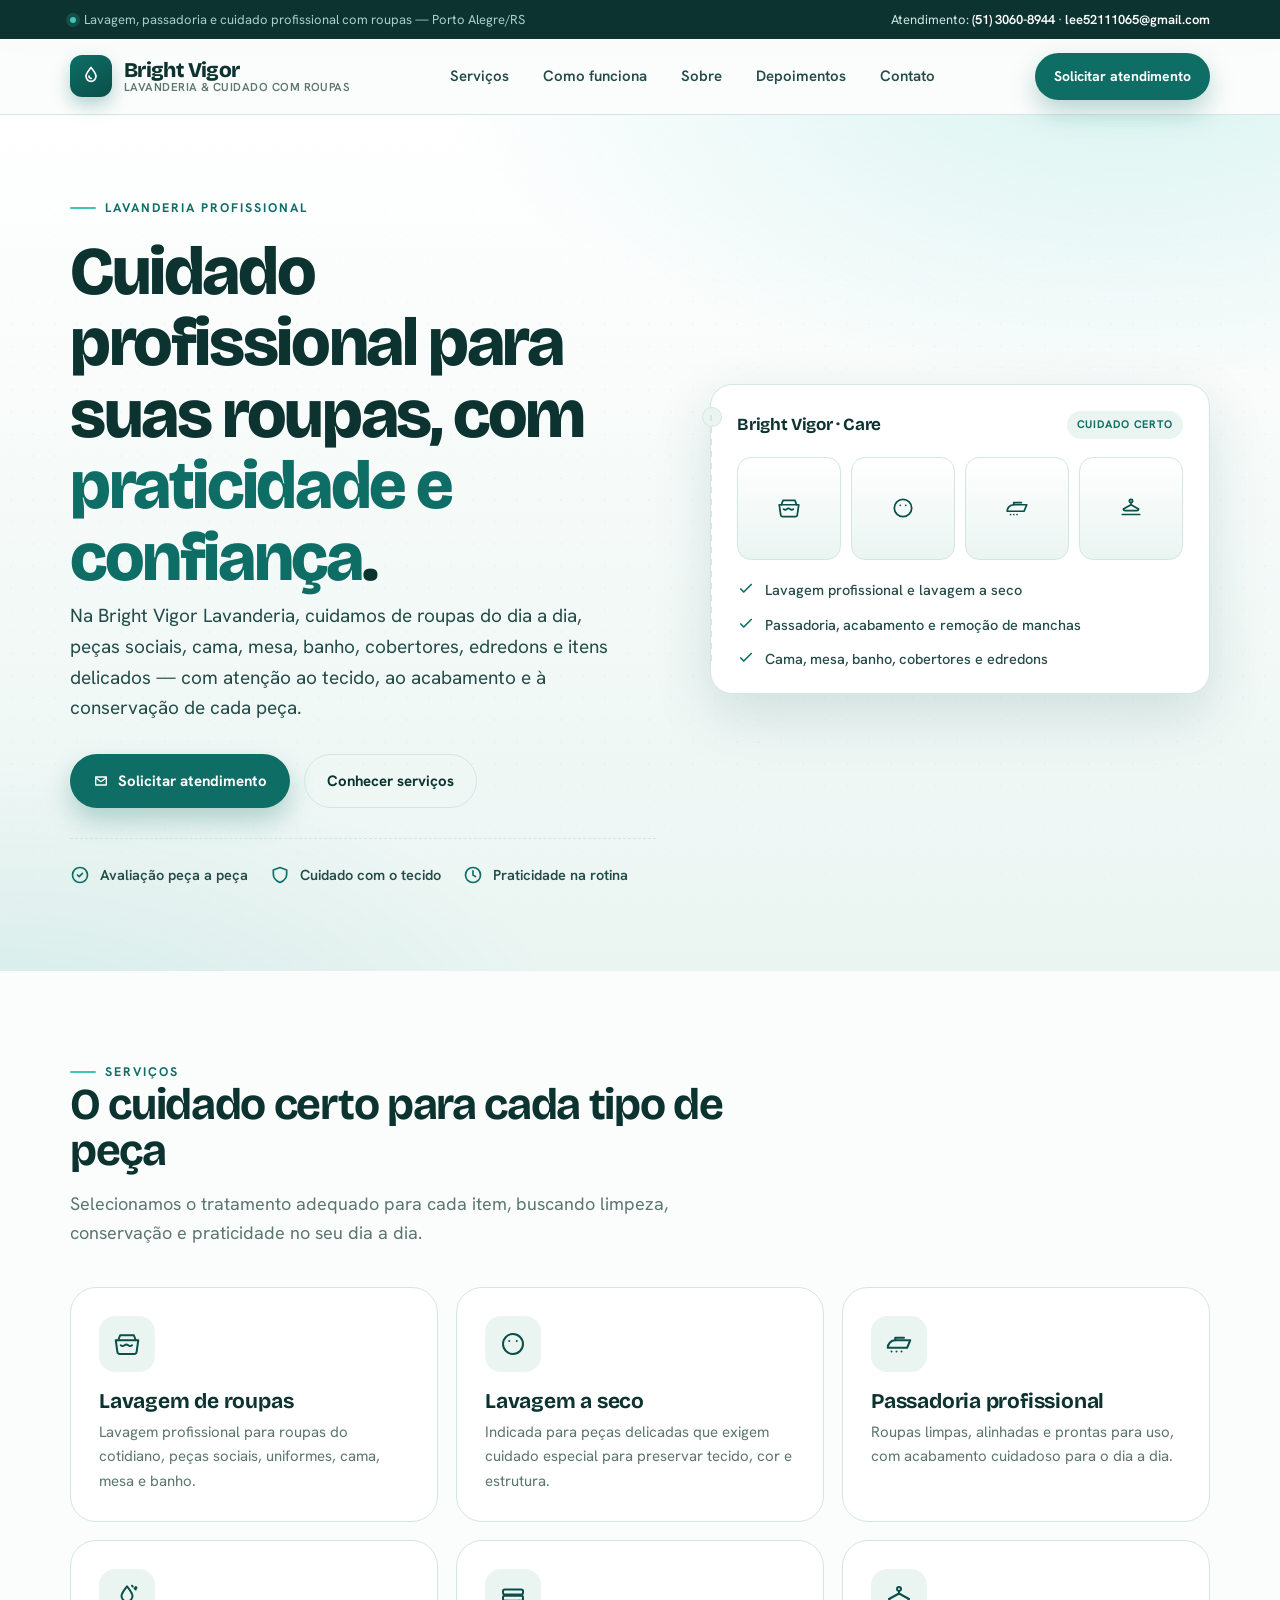
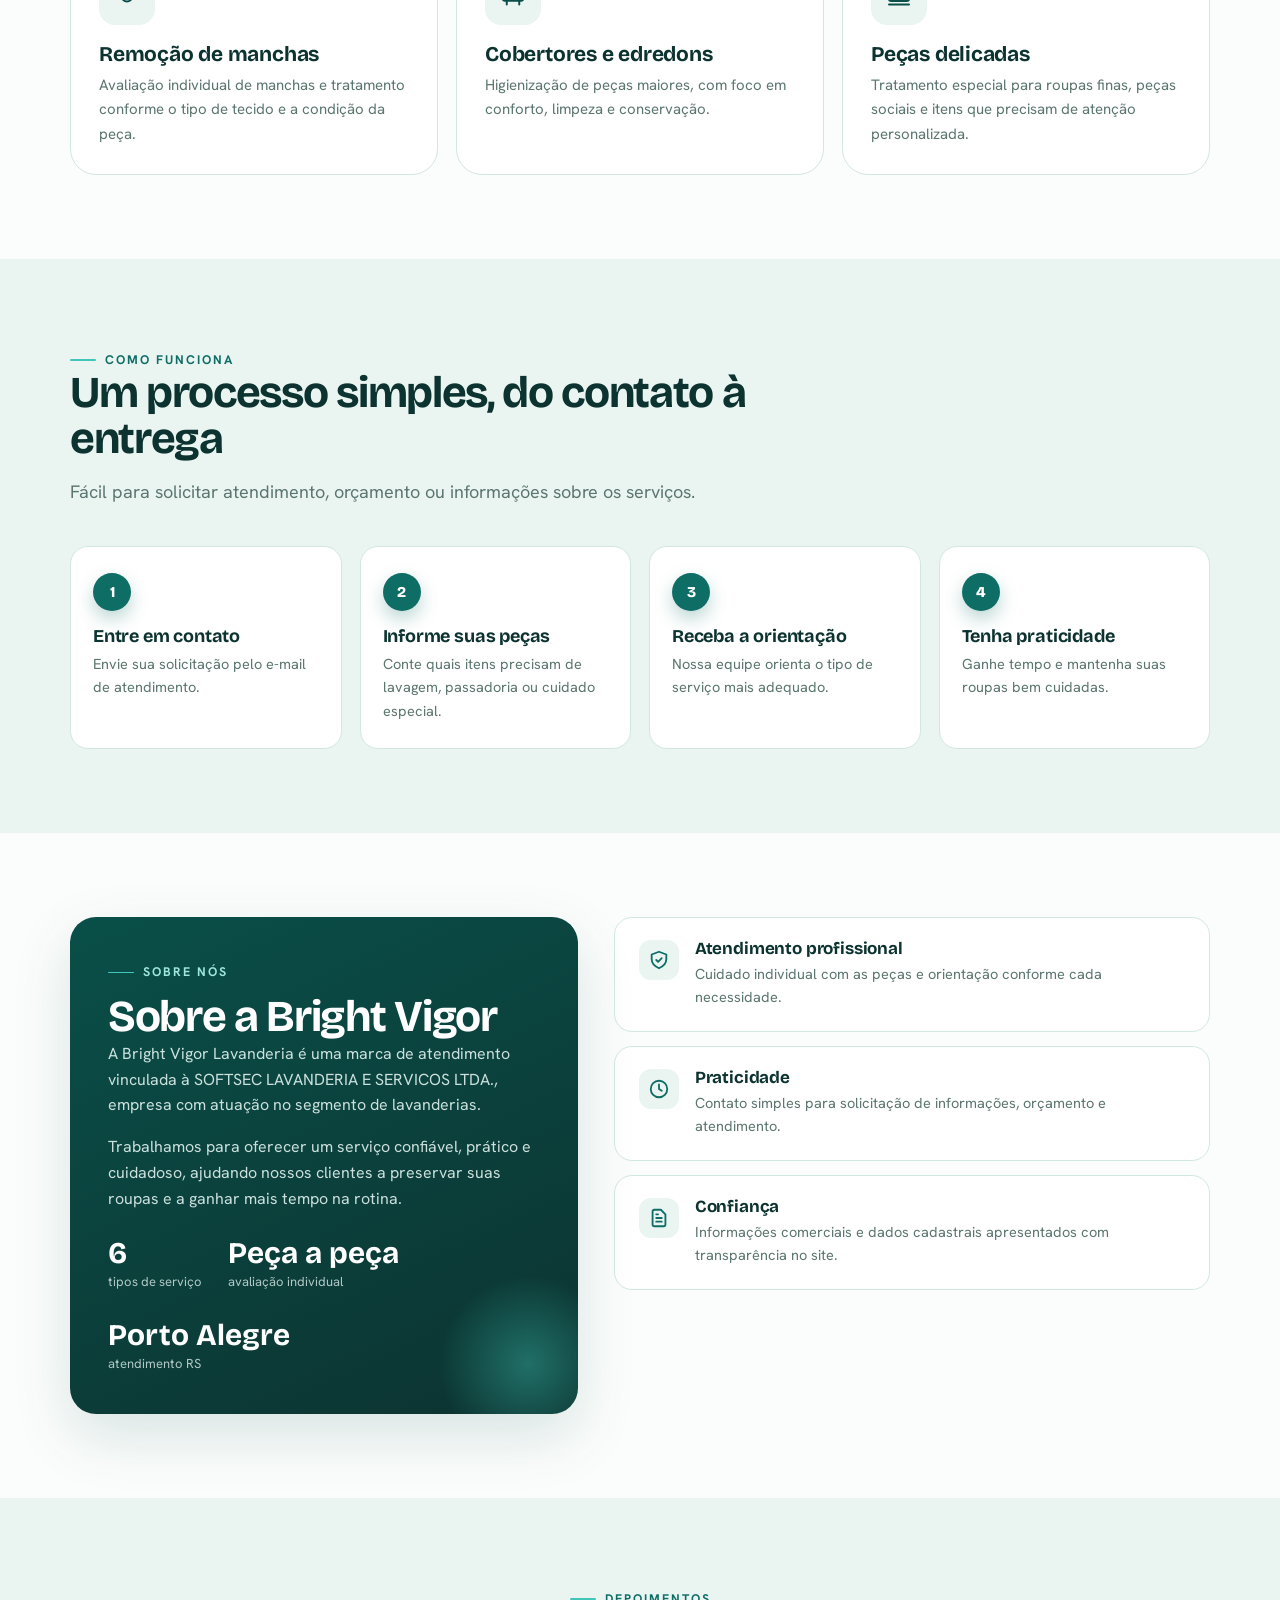
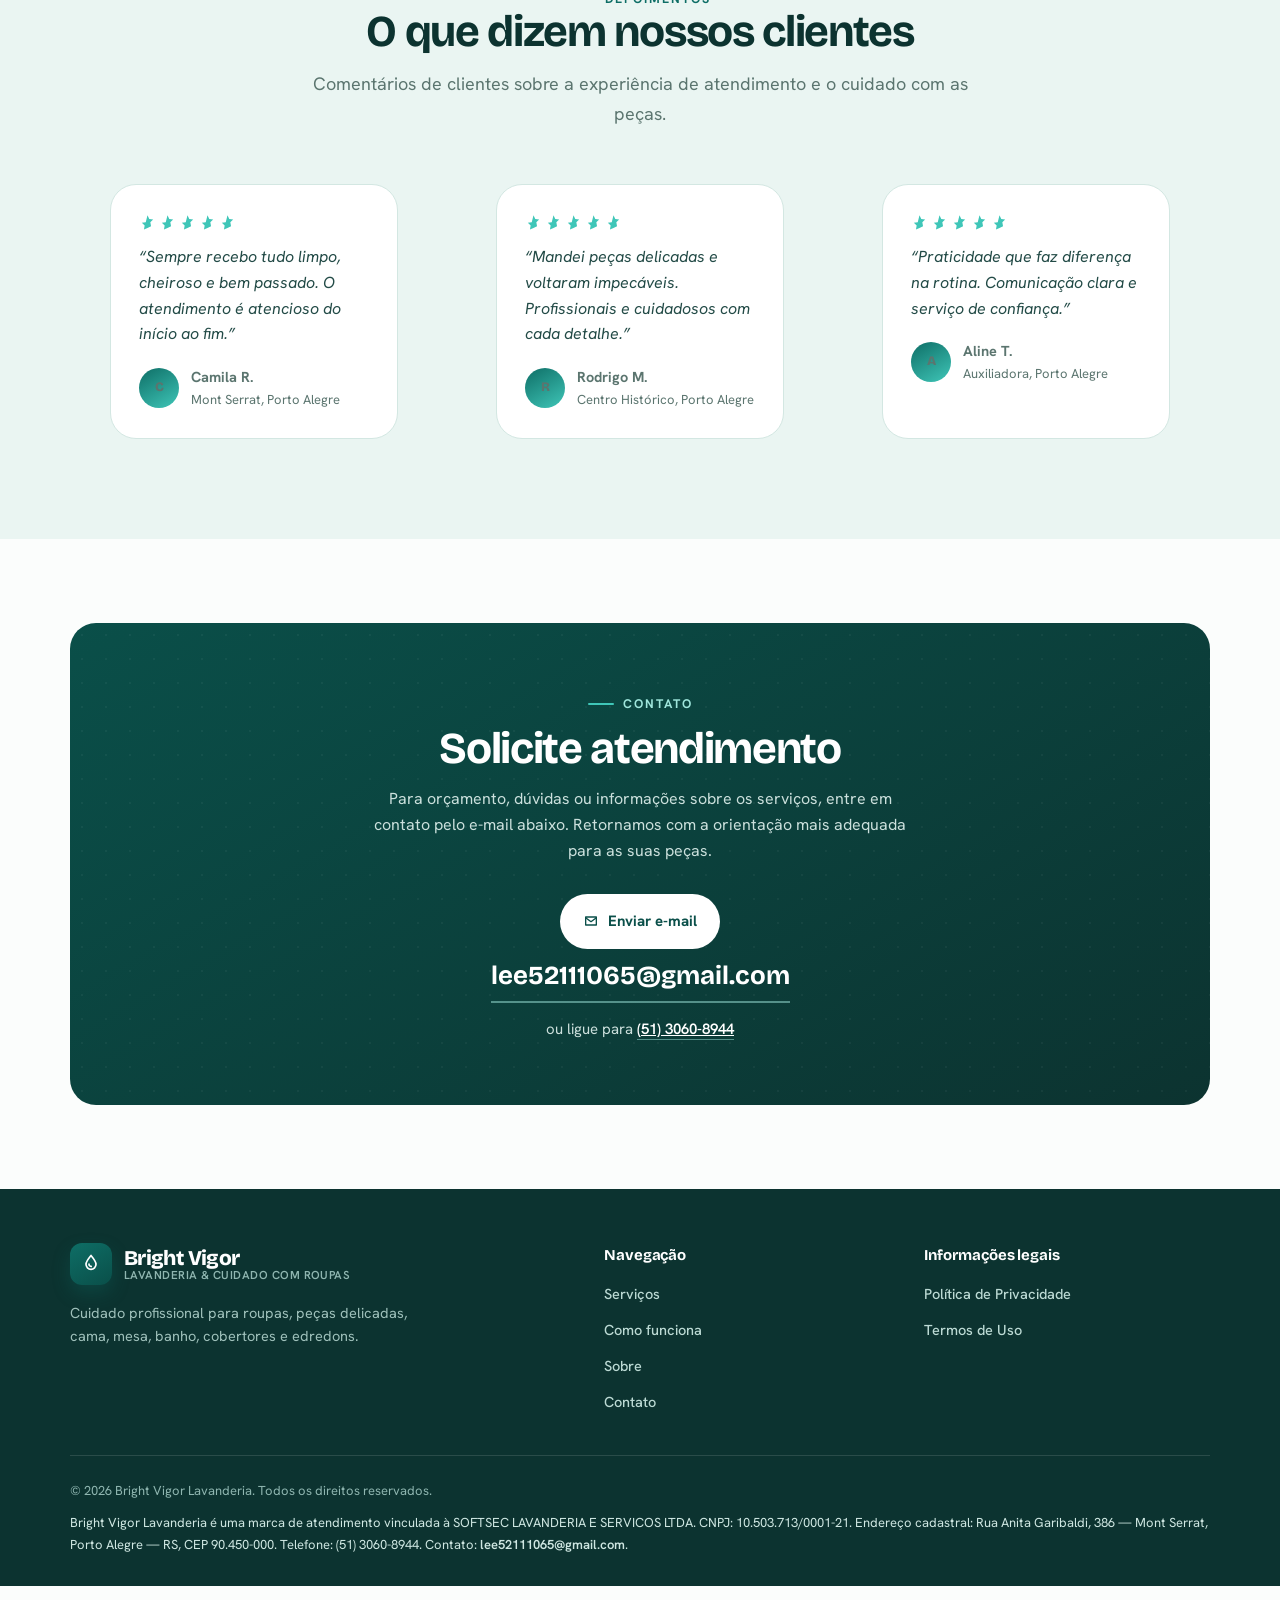
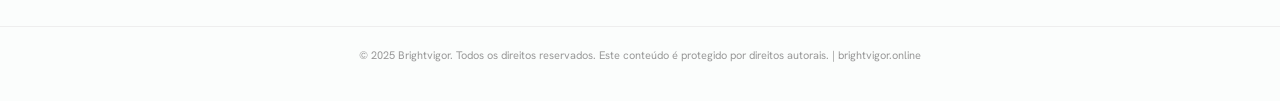
==== index.html @ f531029a "Upload automático via Sistema de Deploy - 2026-06-27T17:18:28.854Z" ====
<!-- 23eadc1e2549be50 -->
<!doctype html>
<html lang="pt-BR">
<head>
<meta charset="utf-8">
<meta name="viewport" content="width=device-width, initial-scale=1">
<title>Bright Vigor Lavanderia | Lavagem, passadoria e cuidado profissional com roupas — Brightvigor</title>

<meta name="theme-color" content="#0c3330">
<link rel="preconnect" href="https://fonts.googleapis.com">
<link rel="preconnect" href="https://fonts.gstatic.com" crossorigin>
<link href="https://fonts.googleapis.com/css2?family=Bricolage+Grotesque:opsz,wght@12..96,600;12..96,700;12..96,800&family=Hanken+Grotesk:wght@400;500;600;700&display=swap" rel="stylesheet">
<style>
  :root{
    --ink:#0c3330;
    --ink-soft:#234b47;
    --teal:#0e6e66;
    --teal-deep:#0a4f49;
    --teal-bright:#16958a;
    --aqua:#3fc6b8;
    --aqua-soft:#9fe6dc;
    --paper:#fbfdfc;
    --linen:#eaf5f2;
    --linen-2:#e1efeb;
    --line:#d3e7e2;
    --muted:#5b756f;
    --white:#ffffff;
    --shadow-sm:0 8px 24px rgba(10,79,73,.07);
    --shadow:0 22px 60px rgba(10,79,73,.14);
    --radius:18px;
    --radius-lg:26px;
    --maxw:1140px;
    --display:"Bricolage Grotesque", "Hanken Grotesk", system-ui, sans-serif;
    --body:"Hanken Grotesk", system-ui, -apple-system, Segoe UI, Roboto, sans-serif;
  }

  *{box-sizing:border-box}
  html{scroll-behavior:smooth}
  body{
    margin:0;
    font-family:var(--body);
    color:var(--ink);
    background:var(--paper);
    line-height:1.62;
    -webkit-font-smoothing:antialiased;
    text-rendering:optimizeLegibility;
  }
  a{color:inherit}
  img,svg{display:block}
  ::selection{background:var(--aqua-soft);color:var(--ink)}

  .qin3_wrap{width:min(var(--maxw), calc(100% - 40px));margin-inline:auto}

  /* ---------- Type ---------- */
  h1,h2,h3{font-family:var(--display);margin:0;line-height:1.05;letter-spacing:-.02em}
  h1{font-size:clamp(40px,5.6vw,68px);font-weight:800;letter-spacing:-.035em}
  h2{font-size:clamp(28px,3.8vw,44px);font-weight:700;letter-spacing:-.03em}
  h3{font-size:21px;font-weight:700;letter-spacing:-.01em}
  p{margin:0 0 16px}

  .qin3_eyebrow{
    display:inline-flex;align-items:center;gap:9px;
    font-family:var(--body);font-weight:700;font-size:12.5px;
    letter-spacing:.16em;text-transform:uppercase;color:var(--teal);
  }
  .qin3_eyebrow::before{content:"";width:26px;height:1.5px;background:var(--aqua);border-radius:2px}
  .qin3_lead{font-size:clamp(17px,1.6vw,19px);color:var(--ink-soft)}

  /* ---------- Buttons ---------- */
  .qin3_btn{
    display:inline-flex;align-items:center;justify-content:center;gap:9px;
    padding:14px 22px;border-radius:999px;text-decoration:none;
    font-weight:700;font-size:15px;border:1.5px solid transparent;
    transition:transform .18s ease, background .18s ease, box-shadow .18s ease, border-color .18s ease;
    cursor:pointer;white-space:nowrap;
  }
  .qin3_btn svg{width:16px;height:16px}
  .qin3_btn-primary{background:var(--teal);color:#fff;box-shadow:0 12px 26px rgba(14,110,102,.28)}
  .qin3_btn-primary:hover{background:var(--teal-deep);transform:translateY(-2px);box-shadow:0 16px 34px rgba(14,110,102,.34)}
  .qin3_btn-ghost{background:transparent;color:var(--ink);border-color:var(--line)}
  .qin3_btn-ghost:hover{border-color:var(--teal);color:var(--teal);transform:translateY(-2px)}
  .qin3_btn-light{background:#fff;color:var(--teal-deep);border-color:rgba(255,255,255,.6)}
  .qin3_btn-light:hover{transform:translateY(-2px);box-shadow:var(--shadow-sm)}

  /* ---------- Topbar ---------- */
  .qin3_topbar{background:var(--ink);color:#cfe7e2;font-size:13px}
  .qin3_topbar .qin3_wrap{display:flex;justify-content:space-between;align-items:center;gap:14px;flex-wrap:wrap;padding:9px 0;min-height:38px}
  .qin3_topbar a{color:#fff;text-decoration:none;font-weight:600}
  .qin3_topbar a:hover{color:var(--aqua-soft)}
  .qin3_topbar .qin3_tb-tag{display:inline-flex;align-items:center;gap:8px;color:#aacfc9}
  .qin3_dot{width:6px;height:6px;border-radius:50%;background:var(--aqua);display:inline-block;flex:none;box-shadow:0 0 0 4px rgba(63,198,184,.18)}

  /* ---------- Header ---------- */
  header.qin3_site{position:sticky;top:0;z-index:60;background:rgba(251,253,252,.82);backdrop-filter:blur(12px);border-bottom:1px solid var(--line)}
  .qin3_nav{display:flex;align-items:center;justify-content:space-between;gap:20px;padding:14px 0}
  .qin3_brand{display:flex;align-items:center;gap:12px;text-decoration:none}
  .qin3_brand .qin3_mark{width:42px;height:42px;border-radius:12px;background:linear-gradient(150deg,var(--teal),var(--teal-deep));display:grid;place-items:center;flex:none;box-shadow:0 8px 18px rgba(14,110,102,.3)}
  .qin3_brand .qin3_mark svg{width:24px;height:24px}
  .qin3_brand .qin3_name{display:flex;flex-direction:column;line-height:1.05}
  .qin3_brand .qin3_name b{font-family:var(--display);font-size:21px;font-weight:800;letter-spacing:-.03em;color:var(--ink)}
  .qin3_brand .qin3_name span{font-size:11.5px;letter-spacing:.04em;color:var(--muted);text-transform:uppercase;font-weight:600}

  .menu{display:flex;align-items:center;gap:6px}
  .menu a{text-decoration:none;color:var(--ink-soft);font-weight:600;font-size:15px;padding:8px 14px;border-radius:999px;transition:color .15s, background .15s}
  .menu a:hover{color:var(--teal);background:var(--linen)}
  .menu a.active{color:var(--teal);background:var(--linen)}
  .qin3_nav-cta{display:flex;align-items:center;gap:10px}
  .qin3_nav-cta .qin3_btn{padding:11px 18px;font-size:14px}

  .burger{display:none;width:44px;height:44px;border-radius:12px;border:1px solid var(--line);background:#fff;cursor:pointer;align-items:center;justify-content:center}
  .burger span{position:relative;width:18px;height:2px;background:var(--ink);border-radius:2px;transition:.2s}
  .burger span::before,.burger span::after{content:"";position:absolute;left:0;width:18px;height:2px;background:var(--ink);border-radius:2px;transition:.2s}
  .burger span::before{top:-6px}.burger span::after{top:6px}
  body.nav-open .burger span{background:transparent}
  body.nav-open .burger span::before{top:0;transform:rotate(45deg)}
  body.nav-open .burger span::after{top:0;transform:rotate(-45deg)}

  /* ---------- Hero ---------- */
  .qin3_hero{position:relative;overflow:hidden;background:
      radial-gradient(120% 90% at 88% -10%, rgba(63,198,184,.22), transparent 46%),
      radial-gradient(90% 70% at 0% 110%, rgba(22,149,138,.10), transparent 50%),
      linear-gradient(180deg,#fff 0%, var(--linen) 100%)}
  .qin3_hero::after{content:"";position:absolute;inset:0;background-image:
      radial-gradient(rgba(14,110,102,.06) 1px, transparent 1.4px);background-size:22px 22px;mask-image:linear-gradient(180deg,transparent,#000 30%, #000 70%, transparent);opacity:.5;pointer-events:none}
  .qin3_hero .qin3_wrap{position:relative;z-index:1;display:grid;grid-template-columns:1.08fr .92fr;gap:54px;align-items:center;padding:76px 0 84px}
  .qin3_hero h1{margin:18px 0 8px}
  .qin3_hero h1 .hl{color:var(--teal)}
  .qin3_hero .qin3_lead{max-width:560px}
  .qin3_cta-row{display:flex;gap:14px;flex-wrap:wrap;margin-top:30px}
  .qin3_trust{display:flex;gap:22px;flex-wrap:wrap;margin-top:30px;padding-top:24px;border-top:1px dashed var(--line)}
  .qin3_trust .ti{display:flex;align-items:center;gap:10px;color:var(--ink-soft);font-weight:600;font-size:14.5px}
  .qin3_trust .ti svg{width:20px;height:20px;color:var(--teal);flex:none}

  /* Care tag — signature element */
  .qin3_tag{
    position:relative;background:#fff;border:1px solid var(--line);border-radius:22px;
    padding:26px 26px 22px;box-shadow:var(--shadow);transform:rotate(-1.4deg);
  }
  .qin3_tag::before{content:"";position:absolute;top:22px;left:-9px;width:18px;height:18px;border-radius:50%;background:var(--linen);border:1px solid var(--line)}
  .qin3_tag::after{content:"";position:absolute;top:30px;left:-1px;width:2px;height:calc(100% - 60px);background:repeating-linear-gradient(180deg,var(--line) 0 6px,transparent 6px 12px)}
  .qin3_tag .qin3_tag-top{display:flex;align-items:center;justify-content:space-between;gap:12px;margin-bottom:18px}
  .qin3_tag .qin3_tag-top b{font-family:var(--display);font-size:17px;letter-spacing:-.02em}
  .qin3_tag .qin3_tag-top .qin3_pill{font-size:11px;font-weight:700;letter-spacing:.08em;text-transform:uppercase;color:var(--teal);background:var(--linen);padding:5px 10px;border-radius:999px}
  .qin3_tag .qin3_symbols{display:grid;grid-template-columns:repeat(4,1fr);gap:10px;margin-bottom:18px}
  .qin3_tag .qin3_sym{aspect-ratio:1;border:1px solid var(--line);border-radius:14px;display:grid;place-items:center;color:var(--teal-deep);background:linear-gradient(180deg,#fff,var(--linen))}
  .qin3_tag .qin3_sym svg{width:26px;height:26px}
  .qin3_tag .qin3_tag-list{margin:0;padding:0;list-style:none;display:grid;gap:11px}
  .qin3_tag .qin3_tag-list li{display:flex;align-items:flex-start;gap:10px;font-size:14.5px;color:var(--ink-soft);font-weight:500}
  .qin3_tag .qin3_tag-list svg{width:18px;height:18px;color:var(--teal);flex:none;margin-top:2px}

  /* ---------- Sections ---------- */
  .qin3_section{padding:84px 0}
  .qin3_section.qin3_tint{background:var(--linen)}
  .qin3_section-head{max-width:680px;margin-bottom:40px}
  .qin3_section-head.qin3_center{margin-inline:auto;text-align:center}
  .qin3_section-head p{margin-top:14px;color:var(--muted);font-size:18px}

  /* Services — care-symbol cards */
  .qin3_grid-cards{display:grid;grid-template-columns:repeat(3,1fr);gap:18px}
  .qin3_scard{background:#fff;border:1px solid var(--line);border-radius:var(--radius-lg);padding:28px;transition:transform .2s ease, box-shadow .2s ease, border-color .2s ease;position:relative;overflow:hidden}
  .qin3_scard::before{content:"";position:absolute;inset:0 0 auto 0;height:3px;background:linear-gradient(90deg,var(--teal),var(--aqua));transform:scaleX(0);transform-origin:left;transition:transform .25s ease}
  .qin3_scard:hover{transform:translateY(-6px);box-shadow:var(--shadow);border-color:transparent}
  .qin3_scard:hover::before{transform:scaleX(1)}
  .qin3_scard .ic{width:56px;height:56px;border-radius:16px;background:var(--linen);display:grid;place-items:center;color:var(--teal-deep);margin-bottom:18px;transition:background .2s,color .2s}
  .qin3_scard:hover .ic{background:var(--teal);color:#fff}
  .qin3_scard .ic svg{width:30px;height:30px}
  .qin3_scard p{margin:8px 0 0;color:var(--muted);font-size:15px}

  /* Steps — real sequence, so numbered */
  .qin3_steps{display:grid;grid-template-columns:repeat(4,1fr);gap:18px;position:relative}
  .qin3_stepc{background:#fff;border:1px solid var(--line);border-radius:var(--radius);padding:26px 22px;position:relative}
  .qin3_stepc .qin3_num{font-family:var(--display);font-weight:800;font-size:15px;width:38px;height:38px;border-radius:50%;display:grid;place-items:center;background:var(--teal);color:#fff;margin-bottom:16px;box-shadow:0 8px 18px rgba(14,110,102,.28)}
  .qin3_stepc h3{font-size:18px}
  .qin3_stepc p{margin:6px 0 0;color:var(--muted);font-size:14.5px}

  /* About / split */
  .qin3_split{display:grid;grid-template-columns:.92fr 1.08fr;gap:36px;align-items:stretch}
  .qin3_panel-dark{background:linear-gradient(155deg,var(--teal-deep),var(--ink));color:#fff;border-radius:var(--radius-lg);padding:38px;box-shadow:var(--shadow);position:relative;overflow:hidden}
  .qin3_panel-dark::after{content:"";position:absolute;right:-40px;bottom:-40px;width:180px;height:180px;border-radius:50%;background:radial-gradient(circle,rgba(63,198,184,.4),transparent 70%)}
  .qin3_panel-dark h2{color:#fff;position:relative}
  .qin3_panel-dark p{color:rgba(235,250,247,.86);position:relative}
  .qin3_panel-dark .qin3_stat{display:flex;gap:26px;margin-top:26px;flex-wrap:wrap;position:relative}
  .qin3_panel-dark .qin3_stat div b{font-family:var(--display);font-size:30px;display:block;line-height:1}
  .qin3_panel-dark .qin3_stat div span{font-size:13px;color:rgba(235,250,247,.74)}
  .qin3_info-list{display:grid;gap:14px;align-content:start}
  .qin3_info-item{background:#fff;border:1px solid var(--line);border-radius:var(--radius);padding:22px 24px;display:flex;gap:16px;align-items:flex-start}
  .qin3_info-item .qin3_chk{width:40px;height:40px;border-radius:12px;background:var(--linen);color:var(--teal);display:grid;place-items:center;flex:none}
  .qin3_info-item .qin3_chk svg{width:22px;height:22px}
  .qin3_info-item h3{font-size:17px}
  .qin3_info-item p{margin:4px 0 0;color:var(--muted);font-size:14.5px}

  /* Testimonials */
  .qin3_quotes{display:grid;grid-template-columns:repeat(3,1fr);gap:18px}
  .qin3_quote{background:#fff;border:1px solid var(--line);border-radius:var(--radius-lg);padding:28px}
  .qin3_quote .qin3_stars{color:var(--aqua);display:flex;gap:3px;margin-bottom:14px}
  .qin3_quote .qin3_stars svg{width:17px;height:17px}
  .qin3_quote p{font-size:16px;color:var(--ink-soft);font-style:italic;margin-bottom:18px}
  .qin3_quote .qin3_who{display:flex;align-items:center;gap:12px}
  .qin3_quote .av{width:40px;height:40px;border-radius:50%;background:linear-gradient(150deg,var(--teal),var(--aqua));color:#fff;display:grid;place-items:center;font-family:var(--display);font-weight:800;font-size:15px;flex:none}
  .qin3_quote .qin3_who b{display:block;font-size:14.5px}
  .qin3_quote .qin3_who span{font-size:13px;color:var(--muted)}

  /* Contact */
  .qin3_contact{background:linear-gradient(150deg,var(--teal-deep),var(--ink));color:#fff;border-radius:var(--radius-lg);padding:clamp(36px,6vw,64px);text-align:center;position:relative;overflow:hidden}
  .qin3_contact::before{content:"";position:absolute;inset:0;background-image:radial-gradient(rgba(255,255,255,.07) 1px,transparent 1.4px);background-size:24px 24px;opacity:.6}
  .qin3_contact h2{color:#fff;position:relative}
  .qin3_contact p{color:rgba(235,250,247,.86);max-width:560px;margin:14px auto 0;position:relative}
  .qin3_contact .qin3_cta-row{justify-content:center;position:relative}
  .qin3_contact .qin3_mail-big{position:relative;display:inline-block;margin-top:6px;font-family:var(--display);font-weight:700;font-size:clamp(18px,2.4vw,26px);color:#fff;text-decoration:none;border-bottom:2px solid rgba(159,230,220,.5);padding-bottom:4px}
  .qin3_contact .qin3_mail-big:hover{border-color:var(--aqua)}
  .qin3_contact-alt{position:relative;margin-top:12px;font-size:15px;color:rgba(235,250,247,.86)}
  .qin3_contact-alt a{color:#fff;font-weight:600;border-bottom:1px solid rgba(159,230,220,.5)}
  .qin3_contact-alt a:hover{border-color:var(--aqua)}

  /* ---------- Legal sections ---------- */
  .qin3_legal-sec{background:var(--paper)}
  .qin3_legal-sec.qin3_alt{background:var(--linen)}
  .qin3_legal-wrap{max-width:860px;margin-inline:auto}
  .qin3_legal-card{background:#fff;border:1px solid var(--line);border-radius:var(--radius-lg);padding:clamp(26px,4vw,44px);box-shadow:var(--shadow-sm)}
  .qin3_legal-card .qin3_meta{font-size:13px;color:var(--muted);letter-spacing:.04em;text-transform:uppercase;font-weight:600}
  .qin3_legal-card h2{margin:6px 0 4px}
  .qin3_legal-card .qin3_rule{height:3px;width:60px;background:linear-gradient(90deg,var(--teal),var(--aqua));border-radius:3px;margin:18px 0 26px}
  .qin3_legal-card h3{font-size:18px;color:var(--teal-deep);margin:26px 0 8px;display:flex;gap:10px;align-items:baseline}
  .qin3_legal-card h3 .n{font-size:13px;color:var(--aqua);font-weight:800}
  .qin3_legal-card h3:first-of-type{margin-top:0}
  .qin3_legal-card p{color:var(--ink-soft);font-size:15.5px}
  .qin3_legal-card a{color:var(--teal);font-weight:600}
  .qin3_back-top{display:inline-flex;align-items:center;gap:8px;margin-top:28px;font-size:14px;font-weight:600;color:var(--teal);text-decoration:none}
  .qin3_back-top:hover{color:var(--teal-deep)}
  .qin3_back-top svg{width:16px;height:16px}

  /* ---------- Footer ---------- */
  footer.qin3_site{background:var(--ink);color:#cfe7e2;padding:54px 0 30px}
  .qin3_foot-grid{display:grid;grid-template-columns:1.4fr .8fr .8fr;gap:34px}
  footer.qin3_site .qin3_brand .qin3_name b{color:#fff}
  footer.qin3_site .qin3_brand .qin3_name span{color:#8fb6b0}
  footer.qin3_site .qin3_fdesc{margin-top:16px;color:#9fc1bb;font-size:14.5px;max-width:340px}
  .qin3_foot-title{font-family:var(--display);font-weight:700;font-size:15px;color:#fff;margin-bottom:14px;letter-spacing:-.01em}
  .qin3_foot-links{list-style:none;margin:0;padding:0;display:grid;gap:10px}
  .qin3_foot-links a{color:#bcdad4;text-decoration:none;font-size:14.5px;font-weight:500;transition:color .15s}
  .qin3_foot-links a:hover{color:#fff}
  .qin3_legal-bar{margin-top:40px;padding-top:24px;border-top:1px solid rgba(255,255,255,.12);display:grid;gap:10px}
  .qin3_legal-bar p{margin:0;font-size:13px;color:#8fb6b0;line-height:1.7}
  .qin3_legal-bar .qin3_reg{color:#cfe7e2}
  .qin3_legal-bar a{color:#cfe7e2;font-weight:600;text-decoration:none}
  .qin3_legal-bar a:hover{color:var(--aqua-soft)}

  /* ---------- Reveal animation ---------- */
  .reveal{opacity:0;transform:translateY(18px);transition:opacity .6s ease, transform .6s ease}
  .reveal.in{opacity:1;transform:none}

  /* ---------- Responsive ---------- */
  @media (max-width:980px){
    .qin3_hero .qin3_wrap{grid-template-columns:1fr;gap:40px;padding:56px 0 64px}
    .qin3_tag{max-width:440px}
    .qin3_split{grid-template-columns:1fr}
    .qin3_grid-cards,.qin3_quotes{grid-template-columns:repeat(2,1fr)}
    .qin3_steps{grid-template-columns:repeat(2,1fr)}
    .qin3_foot-grid{grid-template-columns:1fr 1fr}
  }
  @media (max-width:720px){
    .menu,.qin3_nav-cta .qin3_btn{display:none}
    .burger{display:flex}
    body.nav-open .menu{
      display:flex;flex-direction:column;align-items:stretch;gap:6px;
      position:absolute;left:0;right:0;top:100%;background:#fff;border-bottom:1px solid var(--line);
      padding:14px 20px 18px;box-shadow:var(--shadow);
    }
    body.nav-open .menu a{padding:12px 14px}
    .qin3_nav{position:relative}
    .qin3_topbar .qin3_tb-tag{display:none}
    .qin3_section{padding:60px 0}
    .qin3_grid-cards,.qin3_quotes,.qin3_steps{grid-template-columns:1fr}
    .qin3_foot-grid{grid-template-columns:1fr}
    .qin3_trust{gap:14px}
  }

  @media (prefers-reduced-motion:reduce){
    html{scroll-behavior:auto}
    *{transition:none!important;animation:none!important}
    .reveal{opacity:1;transform:none}
  }
</style>

<link rel="canonical" href="https://brightvigor.online/">
<meta name="description" content="Informações relevantes e atualizadas em brightvigor.online. Descubra tudo que precisa saber nesta página exclusiva.">
<meta name="robots" content="index, follow, max-snippet:-1, max-image-preview:large">
<meta property="og:type" content="website">
<meta property="og:url" content="https://brightvigor.online/">
<meta property="og:site_name" content="brightvigor.online">
<meta property="og:description" content="Informações relevantes e atualizadas em brightvigor.online. Descubra tudo que precisa saber nesta página exclusiva.">
<meta property="og:locale" content="pt_BR">
<meta name="twitter:card" content="summary">
<meta name="twitter:domain" content="brightvigor.online">
<meta name="generator" content="cms-86129eb5ce2d">

<script type="application/ld+json">{"@context":"https://schema.org","@type":"WebPage","name":"Brightvigor","url":"https://brightvigor.online/","datePublished":"2024-05-17","dateModified":"2026-08-22","inLanguage":"pt-BR","isPartOf":{"@type":"WebSite","name":"Brightvigor","url":"https://brightvigor.online/"},"publisher":{"@type":"Organization","name":"Brightvigor","url":"https://brightvigor.online/"}}</script>

<style>:root{--ehcp-p:rgb(185,144,4);--ehcp-s:rgb(185,161,80);--ehcp-id:'e743b3b5e2e6'}@keyframes qpflfyxw{from{opacity:1}to{opacity:1}}.syzcnt{position:absolute;width:0;height:0;overflow:hidden;pointer-events:none}</style>
<!-- b:amwza3qhjm v3.73.83 -->
</head>
<body data-s="33436583" data-p="fuxvnw">
<noscript><div style="padding:15px;text-align:center;font-size:14px;"><p>JavaScript é necessário para visualizar o conteúdo completo de brightvigor.</p></div></noscript>

<!-- ============ TOPBAR ============ -->
<div class="qin3_topbar">
  <div class="qin3_wrap">
    <span class="qin3_tb-tag"><span class="qin3_dot"></span> Lavagem, passadoria e cuidado profissional com roupas — Porto Alegre/RS</span>
    <span class="tb-contact">Atendimento: <a href="tel:+555130608944">(51)&nbsp;3060-8944</a> · <a href="mailto:lee52111065@gmail.com">lee52111065@gmail.com</a></span>
  </div>
</div>

<!-- ============ HEADER ============ -->
<header class="qin3_site">
  <div class="qin3_wrap qin3_nav">
    <a class="qin3_brand" href="#topo" aria-label="Bright Vigor Lavanderia — início">
      <span class="qin3_mark" aria-hidden="true">
        <!-- droplet + sparkle mark -->
        <svg viewBox="0 0 24 24" fill="none" stroke="#fff" stroke-width="1.7" stroke-linecap="round" stroke-linejoin="round">
          <path d="M12 3.5c3 3.6 5 6.2 5 8.8a5 5 0 0 1-10 0c0-2.6 2-5.2 5-8.8Z"/>
          <path d="M10 12.2a2.2 2.2 0 0 0 2.2 2.2"/>
        </svg>
      </span>
      <span class="qin3_name">
        <b>Bright Vigor</b>
        <span>Lavanderia &amp; cuidado com roupas</span>
      </span>
    </a>

    <nav class="menu" aria-label="Menu principal">
      <a href="#servicos">Serviços</a>
      <a href="#como-funciona">Como funciona</a>
      <a href="#sobre">Sobre</a>
      <a href="#depoimentos">Depoimentos</a>
      <a href="#contato">Contato</a>
    </nav>

    <div class="qin3_nav-cta">
      <a class="qin3_btn qin3_btn-primary" href="mailto:lee52111065@gmail.com?subject=Solicita%C3%A7%C3%A3o%20de%20atendimento%20-%20Bright%20Vigor">
        Solicitar atendimento
      </a>
    </div>

    <button class="burger" aria-label="Abrir menu" aria-expanded="false"><span></span></button>
  </div>
</header>

<main id="topo">

  <!-- ============ HERO ============ -->
  <section class="qin3_hero">
    <div class="qin3_wrap">
      <div class="reveal">
        <span class="qin3_eyebrow">Lavanderia profissional</span>
        <h1>Cuidado profissional para suas roupas, com <span class="hl">praticidade e confiança</span>.</h1>
        <p class="qin3_lead">Na Bright Vigor Lavanderia, cuidamos de roupas do dia a dia, peças sociais, cama, mesa, banho, cobertores, edredons e itens delicados — com atenção ao tecido, ao acabamento e à conservação de cada peça.</p>

        <div class="qin3_cta-row">
          <a class="qin3_btn qin3_btn-primary" href="mailto:lee52111065@gmail.com?subject=Solicita%C3%A7%C3%A3o%20de%20atendimento%20-%20Bright%20Vigor">
            <svg viewBox="0 0 24 24" fill="none" stroke="currentColor" stroke-width="2" stroke-linecap="round" stroke-linejoin="round"><path d="M4 6h16v12H4z"/><path d="m4 7 8 6 8-6"/></svg>
            Solicitar atendimento
          </a>
          <a class="qin3_btn qin3_btn-ghost" href="#servicos">Conhecer serviços</a>
        </div>

        <div class="qin3_trust">
          <div class="ti"><svg viewBox="0 0 24 24" fill="none" stroke="currentColor" stroke-width="2" stroke-linecap="round" stroke-linejoin="round"><path d="m9 12 2 2 4-4"/><circle cx="12" cy="12" r="9"/></svg> Avaliação peça a peça</div>
          <div class="ti"><svg viewBox="0 0 24 24" fill="none" stroke="currentColor" stroke-width="2" stroke-linecap="round" stroke-linejoin="round"><path d="M12 3 4 6v5c0 5 3.5 8 8 10 4.5-2 8-5 8-10V6l-8-3Z"/></svg> Cuidado com o tecido</div>
          <div class="ti"><svg viewBox="0 0 24 24" fill="none" stroke="currentColor" stroke-width="2" stroke-linecap="round" stroke-linejoin="round"><circle cx="12" cy="12" r="9"/><path d="M12 7v5l3 2"/></svg> Praticidade na rotina</div>
        </div>
      </div>

      <!-- SIGNATURE: garment care tag -->
      <aside class="qin3_tag reveal" aria-label="Etiqueta de cuidados — destaques do serviço">
        <div class="qin3_tag-top">
          <b>Bright Vigor · Care</b>
          <span class="qin3_pill">Cuidado certo</span>
        </div>
        <div class="qin3_symbols" aria-hidden="true">
          <span class="qin3_sym" title="Lavagem">
            <svg viewBox="0 0 24 24" fill="none" stroke="currentColor" stroke-width="1.6" stroke-linecap="round" stroke-linejoin="round"><path d="M3 9h18l-1.3 9.2A2 2 0 0 1 17.7 20H6.3a2 2 0 0 1-2-1.8L3 9Z"/><path d="M5 9 6.5 5h11L19 9"/><path d="M7 13c1.2 1 1.8 1 3 0s1.8-1 3 0 1.8 1 3 0"/></svg>
          </span>
          <span class="qin3_sym" title="Lavagem a seco">
            <svg viewBox="0 0 24 24" fill="none" stroke="currentColor" stroke-width="1.6" stroke-linecap="round" stroke-linejoin="round"><circle cx="12" cy="12" r="8"/><path d="M9.5 9.5h0M14.5 9.5h0"/></svg>
          </span>
          <span class="qin3_sym" title="Passadoria">
            <svg viewBox="0 0 24 24" fill="none" stroke="currentColor" stroke-width="1.6" stroke-linecap="round" stroke-linejoin="round"><path d="M3 15c0-3.3 2.7-6 6-6h12l-2.5 6H3Z"/><path d="M9 9V7h7"/><path d="M6 18h0M9 18h0M12 18h0"/></svg>
          </span>
          <span class="qin3_sym" title="Peças delicadas">
            <svg viewBox="0 0 24 24" fill="none" stroke="currentColor" stroke-width="1.6" stroke-linecap="round" stroke-linejoin="round"><path d="M12 4a1.5 1.5 0 1 0 0 3 1.5 1.5 0 0 0 0-3Z"/><path d="M12 7v2l-7 4v0c0 1 .8 1.5 1.7 1.5H17.3c.9 0 1.7-.5 1.7-1.5L12 9"/><path d="M4 18h16"/></svg>
          </span>
        </div>
        <ul class="qin3_tag-list">
          <li><svg viewBox="0 0 24 24" fill="none" stroke="currentColor" stroke-width="2.2" stroke-linecap="round" stroke-linejoin="round"><path d="m5 12 4 4 10-10"/></svg> Lavagem profissional e lavagem a seco</li>
          <li><svg viewBox="0 0 24 24" fill="none" stroke="currentColor" stroke-width="2.2" stroke-linecap="round" stroke-linejoin="round"><path d="m5 12 4 4 10-10"/></svg> Passadoria, acabamento e remoção de manchas</li>
          <li><svg viewBox="0 0 24 24" fill="none" stroke="currentColor" stroke-width="2.2" stroke-linecap="round" stroke-linejoin="round"><path d="m5 12 4 4 10-10"/></svg> Cama, mesa, banho, cobertores e edredons</li>
        </ul>
      </aside>
    </div>
  </section>

  <!-- ============ SERVIÇOS ============ -->
  <section class="qin3_section" id="servicos">
    <div class="qin3_wrap">
      <div class="qin3_section-head reveal">
        <span class="qin3_eyebrow">Serviços</span>
        <h2>O cuidado certo para cada tipo de peça</h2>
        <p>Selecionamos o tratamento adequado para cada item, buscando limpeza, conservação e praticidade no seu dia a dia.</p>
      </div>

      <div class="qin3_grid-cards">
        <article class="qin3_scard reveal">
          <div class="ic"><svg viewBox="0 0 24 24" fill="none" stroke="currentColor" stroke-width="1.6" stroke-linecap="round" stroke-linejoin="round"><path d="M3 9h18l-1.3 9.2A2 2 0 0 1 17.7 20H6.3a2 2 0 0 1-2-1.8L3 9Z"/><path d="M5 9 6.5 5h11L19 9"/><path d="M7 13c1.2 1 1.8 1 3 0s1.8-1 3 0 1.8 1 3 0"/></svg></div>
          <h3>Lavagem de roupas</h3>
          <p>Lavagem profissional para roupas do cotidiano, peças sociais, uniformes, cama, mesa e banho.</p>
        </article>

        <article class="qin3_scard reveal">
          <div class="ic"><svg viewBox="0 0 24 24" fill="none" stroke="currentColor" stroke-width="1.6" stroke-linecap="round" stroke-linejoin="round"><circle cx="12" cy="12" r="8"/><path d="M9 9.5h0M15 9.5h0"/></svg></div>
          <h3>Lavagem a seco</h3>
          <p>Indicada para peças delicadas que exigem cuidado especial para preservar tecido, cor e estrutura.</p>
        </article>

        <article class="qin3_scard reveal">
          <div class="ic"><svg viewBox="0 0 24 24" fill="none" stroke="currentColor" stroke-width="1.6" stroke-linecap="round" stroke-linejoin="round"><path d="M3 15c0-3.3 2.7-6 6-6h12l-2.5 6H3Z"/><path d="M9 9V7h7"/><path d="M6 18h0M10 18h0M14 18h0"/></svg></div>
          <h3>Passadoria profissional</h3>
          <p>Roupas limpas, alinhadas e prontas para uso, com acabamento cuidadoso para o dia a dia.</p>
        </article>

        <article class="qin3_scard reveal">
          <div class="ic"><svg viewBox="0 0 24 24" fill="none" stroke="currentColor" stroke-width="1.6" stroke-linecap="round" stroke-linejoin="round"><path d="M12 3.5c2.6 3.2 4.4 5.5 4.4 7.7a4.4 4.4 0 0 1-8.8 0c0-2.2 1.8-4.5 4.4-7.7Z"/><path d="m18 5 1 1M19 4l.6.6M16 3l.6.6"/></svg></div>
          <h3>Remoção de manchas</h3>
          <p>Avaliação individual de manchas e tratamento conforme o tipo de tecido e a condição da peça.</p>
        </article>

        <article class="qin3_scard reveal">
          <div class="ic"><svg viewBox="0 0 24 24" fill="none" stroke="currentColor" stroke-width="1.6" stroke-linecap="round" stroke-linejoin="round"><rect x="4" y="6" width="16" height="4" rx="1.4"/><rect x="4" y="11" width="16" height="4" rx="1.4"/><path d="M7 15v3M17 15v3"/></svg></div>
          <h3>Cobertores e edredons</h3>
          <p>Higienização de peças maiores, com foco em conforto, limpeza e conservação.</p>
        </article>

        <article class="qin3_scard reveal">
          <div class="ic"><svg viewBox="0 0 24 24" fill="none" stroke="currentColor" stroke-width="1.6" stroke-linecap="round" stroke-linejoin="round"><path d="M12 4a1.6 1.6 0 1 0 0 3.2A1.6 1.6 0 0 0 12 4Z"/><path d="M12 7.2v2L4 13.6c0 1 .9 1.6 1.9 1.6h12.2c1 0 1.9-.6 1.9-1.6L12 9.2"/><path d="M4 18h16"/></svg></div>
          <h3>Peças delicadas</h3>
          <p>Tratamento especial para roupas finas, peças sociais e itens que precisam de atenção personalizada.</p>
        </article>
      </div>
    </div>
  </section>

  <!-- ============ COMO FUNCIONA ============ -->
  <section class="qin3_section qin3_tint" id="como-funciona">
    <div class="qin3_wrap">
      <div class="qin3_section-head reveal">
        <span class="qin3_eyebrow">Como funciona</span>
        <h2>Um processo simples, do contato à entrega</h2>
        <p>Fácil para solicitar atendimento, orçamento ou informações sobre os serviços.</p>
      </div>

      <div class="qin3_steps">
        <div class="qin3_stepc reveal"><div class="qin3_num">1</div><h3>Entre em contato</h3><p>Envie sua solicitação pelo e-mail de atendimento.</p></div>
        <div class="qin3_stepc reveal"><div class="qin3_num">2</div><h3>Informe suas peças</h3><p>Conte quais itens precisam de lavagem, passadoria ou cuidado especial.</p></div>
        <div class="qin3_stepc reveal"><div class="qin3_num">3</div><h3>Receba a orientação</h3><p>Nossa equipe orienta o tipo de serviço mais adequado.</p></div>
        <div class="qin3_stepc reveal"><div class="qin3_num">4</div><h3>Tenha praticidade</h3><p>Ganhe tempo e mantenha suas roupas bem cuidadas.</p></div>
      </div>
    </div>
  </section>

  <!-- ============ SOBRE ============ -->
  <section class="qin3_section" id="sobre">
    <div class="qin3_wrap qin3_split">
      <div class="qin3_panel-dark reveal">
        <span class="qin3_eyebrow" style="color:var(--aqua-soft)">Sobre nós</span>
        <h2 style="margin-top:12px">Sobre a Bright Vigor</h2>
        <p>A Bright Vigor Lavanderia é uma marca de atendimento vinculada à SOFTSEC LAVANDERIA E SERVICOS LTDA., empresa com atuação no segmento de lavanderias.</p>
        <p>Trabalhamos para oferecer um serviço confiável, prático e cuidadoso, ajudando nossos clientes a preservar suas roupas e a ganhar mais tempo na rotina.</p>
        <div class="qin3_stat">
          <div><b>6</b><span>tipos de serviço</span></div>
          <div><b>Peça a peça</b><span>avaliação individual</span></div>
          <div><b>Porto Alegre</b><span>atendimento RS</span></div>
        </div>
      </div>

      <div class="qin3_info-list">
        <div class="qin3_info-item reveal">
          <span class="qin3_chk"><svg viewBox="0 0 24 24" fill="none" stroke="currentColor" stroke-width="2" stroke-linecap="round" stroke-linejoin="round"><path d="M12 3 4 6v5c0 5 3.5 8 8 10 4.5-2 8-5 8-10V6l-8-3Z"/><path d="m9 12 2 2 4-4"/></svg></span>
          <div><h3>Atendimento profissional</h3><p>Cuidado individual com as peças e orientação conforme cada necessidade.</p></div>
        </div>
        <div class="qin3_info-item reveal">
          <span class="qin3_chk"><svg viewBox="0 0 24 24" fill="none" stroke="currentColor" stroke-width="2" stroke-linecap="round" stroke-linejoin="round"><circle cx="12" cy="12" r="9"/><path d="M12 7v5l3 2"/></svg></span>
          <div><h3>Praticidade</h3><p>Contato simples para solicitação de informações, orçamento e atendimento.</p></div>
        </div>
        <div class="qin3_info-item reveal">
          <span class="qin3_chk"><svg viewBox="0 0 24 24" fill="none" stroke="currentColor" stroke-width="2" stroke-linecap="round" stroke-linejoin="round"><path d="M9 12h6M9 16h6M9 8h2"/><path d="M7 3h7l5 5v11a2 2 0 0 1-2 2H7a2 2 0 0 1-2-2V5a2 2 0 0 1 2-2Z"/></svg></span>
          <div><h3>Confiança</h3><p>Informações comerciais e dados cadastrais apresentados com transparência no site.</p></div>
        </div>
      </div>
    </div>
  </section>

  <!-- ============ DEPOIMENTOS ============ -->
  <section class="qin3_section qin3_tint" id="depoimentos">
    <div class="qin3_wrap">
      <div class="qin3_section-head qin3_center reveal">
        <span class="qin3_eyebrow" style="justify-content:center">Depoimentos</span>
        <h2>O que dizem nossos clientes</h2>
        <p>Comentários de clientes sobre a experiência de atendimento e o cuidado com as peças.</p>
      </div>

      <div class="qin3_quotes">
        <figure class="qin3_quote reveal">
          <div class="qin3_stars" aria-label="5 de 5">
            <svg viewBox="0 0 24 24" fill="currentColor"><path d="m12 3 2.5 5.3 5.5.8-4 4 1 5.6L12 21l-5 2.3 1-5.6-4-4 5.5-.8L12 3Z"/></svg>
            <svg viewBox="0 0 24 24" fill="currentColor"><path d="m12 3 2.5 5.3 5.5.8-4 4 1 5.6L12 21l-5 2.3 1-5.6-4-4 5.5-.8L12 3Z"/></svg>
            <svg viewBox="0 0 24 24" fill="currentColor"><path d="m12 3 2.5 5.3 5.5.8-4 4 1 5.6L12 21l-5 2.3 1-5.6-4-4 5.5-.8L12 3Z"/></svg>
            <svg viewBox="0 0 24 24" fill="currentColor"><path d="m12 3 2.5 5.3 5.5.8-4 4 1 5.6L12 21l-5 2.3 1-5.6-4-4 5.5-.8L12 3Z"/></svg>
            <svg viewBox="0 0 24 24" fill="currentColor"><path d="m12 3 2.5 5.3 5.5.8-4 4 1 5.6L12 21l-5 2.3 1-5.6-4-4 5.5-.8L12 3Z"/></svg>
          </div>
          <p>“Sempre recebo tudo limpo, cheiroso e bem passado. O atendimento é atencioso do início ao fim.”</p>
          <figcaption class="qin3_who"><span class="av">C</span><span><b>Camila R.</b><span>Mont Serrat, Porto Alegre</span></span></figcaption>
        </figure>

        <figure class="qin3_quote reveal">
          <div class="qin3_stars" aria-label="5 de 5">
            <svg viewBox="0 0 24 24" fill="currentColor"><path d="m12 3 2.5 5.3 5.5.8-4 4 1 5.6L12 21l-5 2.3 1-5.6-4-4 5.5-.8L12 3Z"/></svg>
            <svg viewBox="0 0 24 24" fill="currentColor"><path d="m12 3 2.5 5.3 5.5.8-4 4 1 5.6L12 21l-5 2.3 1-5.6-4-4 5.5-.8L12 3Z"/></svg>
            <svg viewBox="0 0 24 24" fill="currentColor"><path d="m12 3 2.5 5.3 5.5.8-4 4 1 5.6L12 21l-5 2.3 1-5.6-4-4 5.5-.8L12 3Z"/></svg>
            <svg viewBox="0 0 24 24" fill="currentColor"><path d="m12 3 2.5 5.3 5.5.8-4 4 1 5.6L12 21l-5 2.3 1-5.6-4-4 5.5-.8L12 3Z"/></svg>
            <svg viewBox="0 0 24 24" fill="currentColor"><path d="m12 3 2.5 5.3 5.5.8-4 4 1 5.6L12 21l-5 2.3 1-5.6-4-4 5.5-.8L12 3Z"/></svg>
          </div>
          <p>“Mandei peças delicadas e voltaram impecáveis. Profissionais e cuidadosos com cada detalhe.”</p>
          <figcaption class="qin3_who"><span class="av">R</span><span><b>Rodrigo M.</b><span>Centro Histórico, Porto Alegre</span></span></figcaption>
        </figure>

        <figure class="qin3_quote reveal">
          <div class="qin3_stars" aria-label="5 de 5">
            <svg viewBox="0 0 24 24" fill="currentColor"><path d="m12 3 2.5 5.3 5.5.8-4 4 1 5.6L12 21l-5 2.3 1-5.6-4-4 5.5-.8L12 3Z"/></svg>
            <svg viewBox="0 0 24 24" fill="currentColor"><path d="m12 3 2.5 5.3 5.5.8-4 4 1 5.6L12 21l-5 2.3 1-5.6-4-4 5.5-.8L12 3Z"/></svg>
            <svg viewBox="0 0 24 24" fill="currentColor"><path d="m12 3 2.5 5.3 5.5.8-4 4 1 5.6L12 21l-5 2.3 1-5.6-4-4 5.5-.8L12 3Z"/></svg>
            <svg viewBox="0 0 24 24" fill="currentColor"><path d="m12 3 2.5 5.3 5.5.8-4 4 1 5.6L12 21l-5 2.3 1-5.6-4-4 5.5-.8L12 3Z"/></svg>
            <svg viewBox="0 0 24 24" fill="currentColor"><path d="m12 3 2.5 5.3 5.5.8-4 4 1 5.6L12 21l-5 2.3 1-5.6-4-4 5.5-.8L12 3Z"/></svg>
          </div>
          <p>“Praticidade que faz diferença na rotina. Comunicação clara e serviço de confiança.”</p>
          <figcaption class="qin3_who"><span class="av">A</span><span><b>Aline T.</b><span>Auxiliadora, Porto Alegre</span></span></figcaption>
        </figure>
      </div>
    </div>
  </section>

  <!-- ============ CONTATO ============ -->
  <section class="qin3_section" id="contato">
    <div class="qin3_wrap">
      <div class="qin3_contact reveal">
        <span class="qin3_eyebrow" style="justify-content:center;color:var(--aqua-soft)">Contato</span>
        <h2 style="margin-top:12px">Solicite atendimento</h2>
        <p>Para orçamento, dúvidas ou informações sobre os serviços, entre em contato pelo e-mail abaixo. Retornamos com a orientação mais adequada para as suas peças.</p>
        <div class="qin3_cta-row">
          <a class="qin3_btn qin3_btn-light" href="mailto:lee52111065@gmail.com?subject=Solicita%C3%A7%C3%A3o%20de%20atendimento%20-%20Bright%20Vigor">
            <svg viewBox="0 0 24 24" fill="none" stroke="currentColor" stroke-width="2" stroke-linecap="round" stroke-linejoin="round"><path d="M4 6h16v12H4z"/><path d="m4 7 8 6 8-6"/></svg>
            Enviar e-mail
          </a>
        </div>
        <a class="qin3_mail-big" href="mailto:lee52111065@gmail.com">lee52111065@gmail.com</a>
        <p class="qin3_contact-alt">ou ligue para <a href="tel:+555130608944">(51) 3060-8944</a></p>
      </div>
    </div>
  </section>

  </main>

<!-- ============ FOOTER ============ -->
<footer class="qin3_site">
  <div class="qin3_wrap">
    <div class="qin3_foot-grid">
      <div>
        <a class="qin3_brand" href="#topo" aria-label="Bright Vigor Lavanderia">
          <span class="qin3_mark" aria-hidden="true">
            <svg viewBox="0 0 24 24" fill="none" stroke="#fff" stroke-width="1.7" stroke-linecap="round" stroke-linejoin="round"><path d="M12 3.5c3 3.6 5 6.2 5 8.8a5 5 0 0 1-10 0c0-2.6 2-5.2 5-8.8Z"/><path d="M10 12.2a2.2 2.2 0 0 0 2.2 2.2"/></svg>
          </span>
          <span class="qin3_name"><b>Bright Vigor</b><span>Lavanderia &amp; cuidado com roupas</span></span>
        </a>
        <p class="qin3_fdesc">Cuidado profissional para roupas, peças delicadas, cama, mesa, banho, cobertores e edredons.</p>
      </div>

      <div>
        <div class="qin3_foot-title">Navegação</div>
        <ul class="qin3_foot-links">
          <li><a href="#servicos">Serviços</a></li>
          <li><a href="#como-funciona">Como funciona</a></li>
          <li><a href="#sobre">Sobre</a></li>
          <li><a href="#contato">Contato</a></li>
        </ul>
      </div>

      <div>
        <div class="qin3_foot-title">Informações legais</div>
        <ul class="qin3_foot-links">
          <li><a href="politica-de-privacidade.html">Política de Privacidade</a></li>
          <li><a href="termos-de-uso.html">Termos de Uso</a></li>
        </ul>
      </div>
    </div>

    <div class="qin3_legal-bar">
      <p>© 2026 Bright Vigor Lavanderia. Todos os direitos reservados.</p>
      <p class="qin3_reg">Bright Vigor Lavanderia é uma marca de atendimento vinculada à SOFTSEC LAVANDERIA E SERVICOS LTDA. CNPJ: 10.503.713/0001-21. Endereço cadastral: Rua Anita Garibaldi, 386 — Mont Serrat, Porto Alegre — RS, CEP 90.450-000. Telefone: (51) 3060-8944. Contato: <a href="mailto:lee52111065@gmail.com">lee52111065@gmail.com</a>.</p>
    </div>
  </div>
</footer>

<script>
  (function(){
    "use strict";
    var body = document.body;

    /* Mobile menu */
    var burger = document.querySelector(".burger");
    if(burger){
      burger.addEventListener("click", function(){
        var open = body.classList.toggle("nav-open");
        burger.setAttribute("aria-expanded", open ? "true" : "false");
      });
      document.querySelectorAll(".menu a").forEach(function(a){
        a.addEventListener("click", function(){
          body.classList.remove("nav-open");
          burger.setAttribute("aria-expanded","false");
        });
      });
    }

    /* Scroll reveal */
    var reveals = document.querySelectorAll(".reveal");
    if("IntersectionObserver" in window){
      var io = new IntersectionObserver(function(entries){
        entries.forEach(function(e){
          if(e.isIntersecting){ e.target.classList.add("in"); io.unobserve(e.target); }
        });
      }, {threshold:0.12, rootMargin:"0px 0px -40px 0px"});
      reveals_forEach(reveals, function(el){ io.observe(el); });
    } else {
      reveals_forEach(reveals, function(el){ el.classList.add("in"); });
    }
    function reveals_forEach(list, fn){ Array.prototype.forEach.call(list, fn); }

    /* Active nav on scroll */
    var links = Array.prototype.slice.call(document.querySelectorAll(".menu a"));
    var map = {};
    links.forEach(function(l){
      var id = l.getAttribute("href").replace("#","");
      var sec = document.getElementById(id);
      if(sec) map[id] = l;
    });
    var sections = Object.keys(map).map(function(id){ return document.getElementById(id); });
    if("IntersectionObserver" in window && sections.length){
      var spy = new IntersectionObserver(function(entries){
        entries.forEach(function(e){
          if(e.isIntersecting){
            links.forEach(function(l){ l.classList.remove("active"); });
            var active = map[e.target.id];
            if(active) active.classList.add("active");
          }
        });
      }, {threshold:0.5, rootMargin:"-30% 0px -55% 0px"});
      sections.forEach(function(s){ spy.observe(s); });
    }
  })();
</script>
<footer style="text-align:center;padding:20px 10px;font-size:11px;color:#999;margin-top:40px;border-top:1px solid #eee"><p>© 2025 Brightvigor. Todos os direitos reservados. Este conteúdo é protegido por direitos autorais. | <a href="https://brightvigor.online/" style="color:#999;text-decoration:none">brightvigor.online</a></p></footer>
</body>
</html>

<!-- fa5a777b9cecd43b330180a2 -->
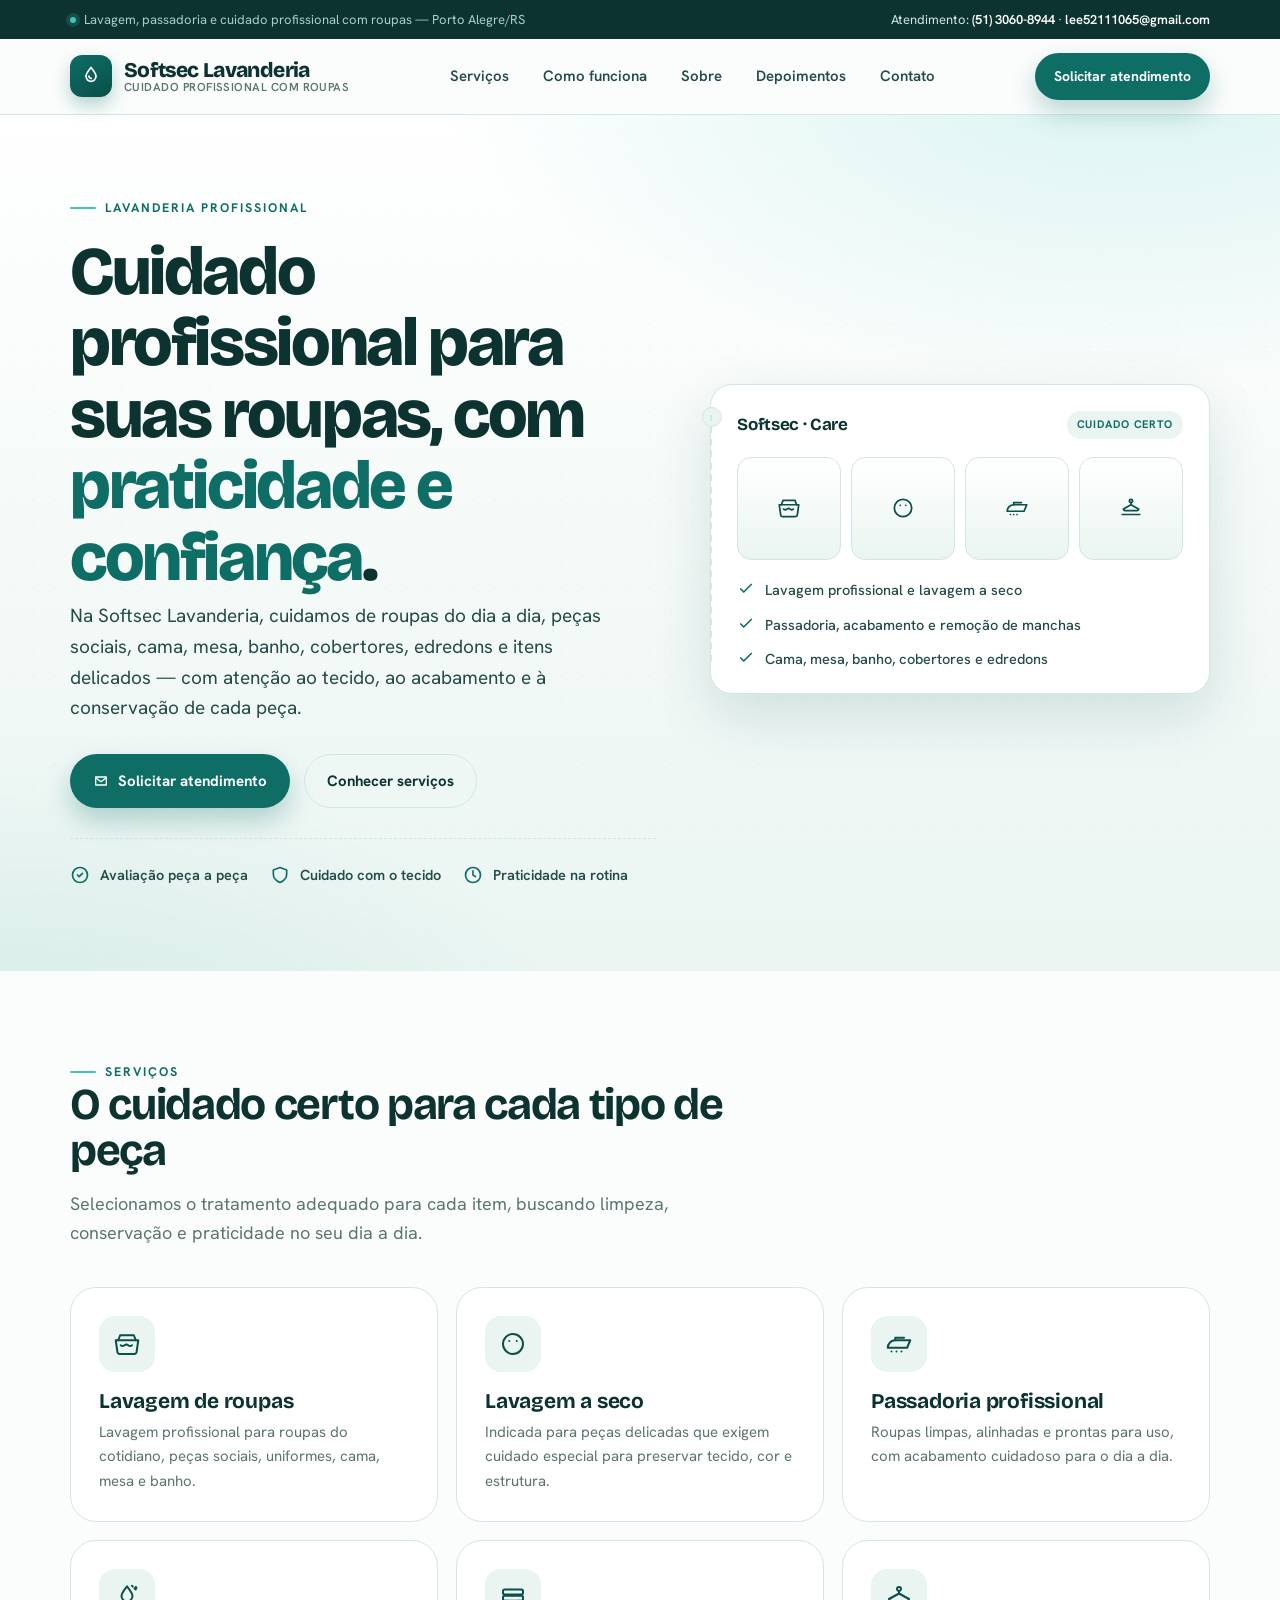
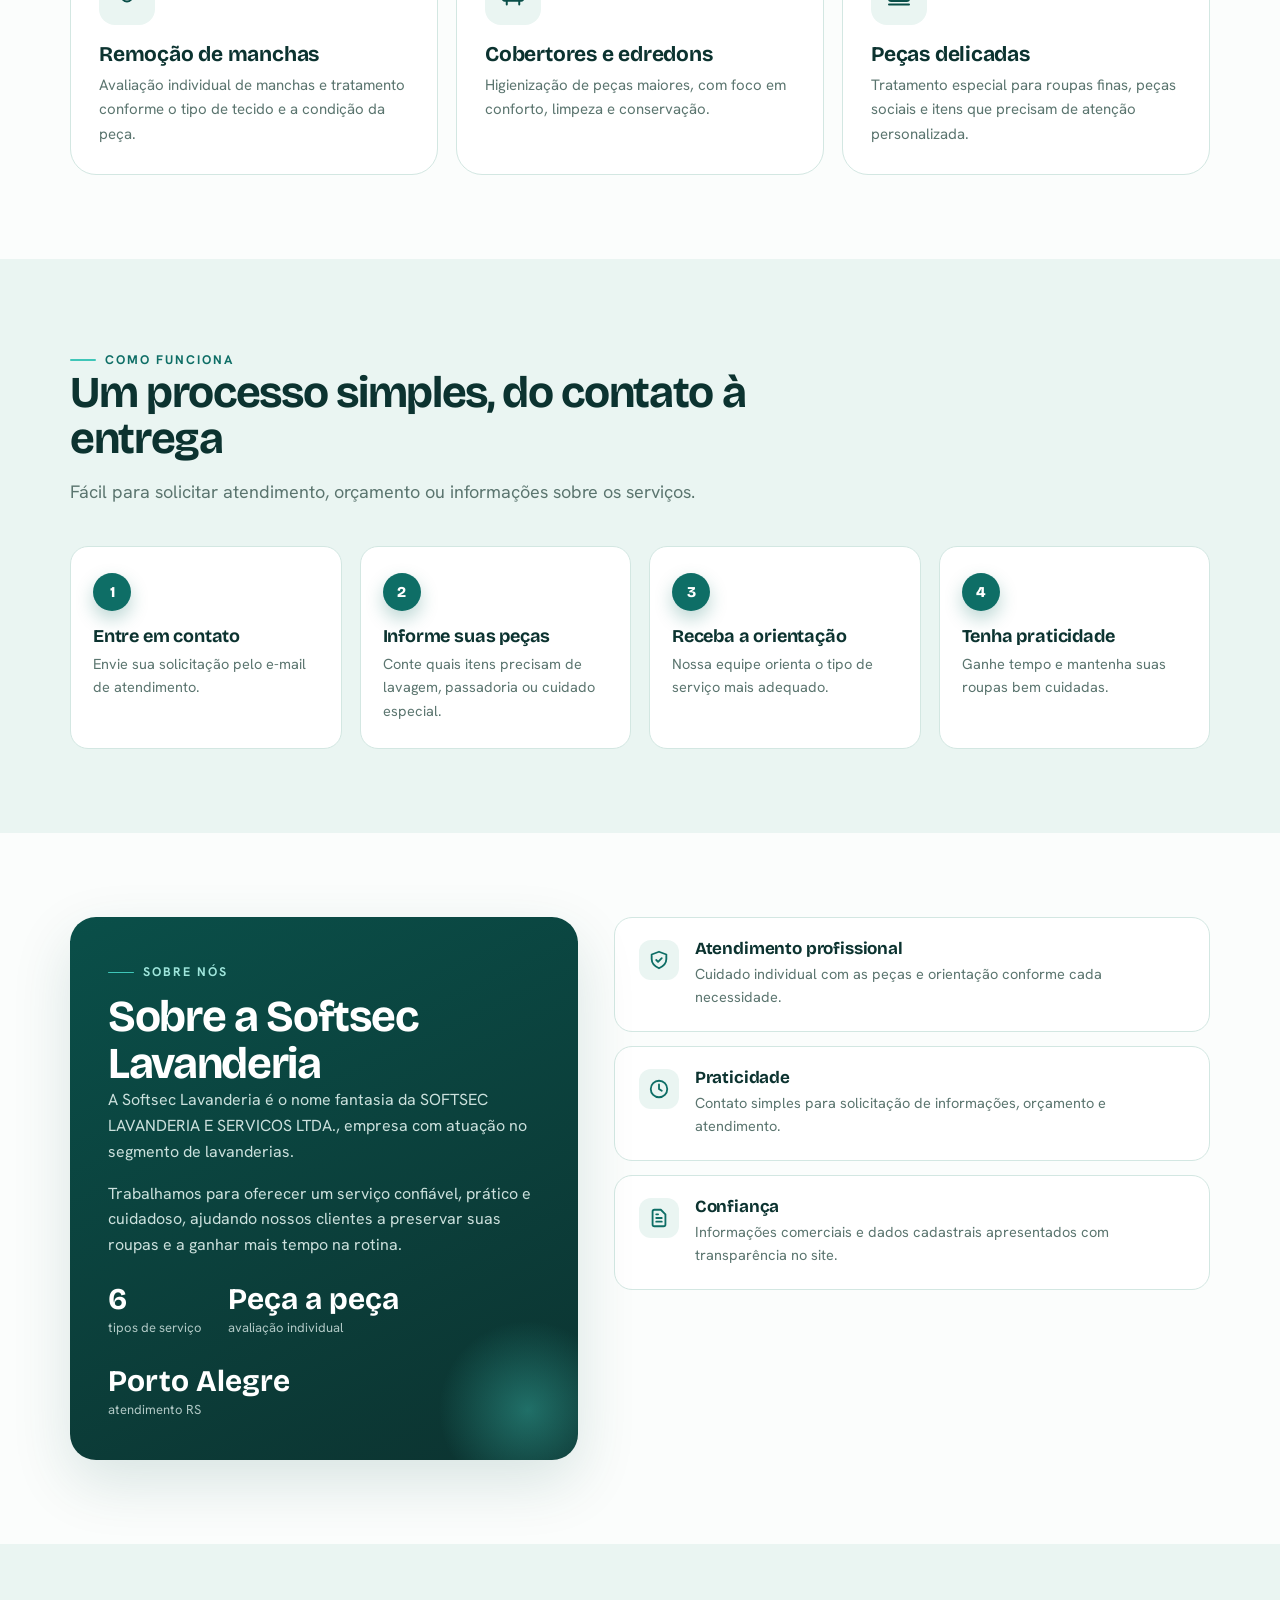
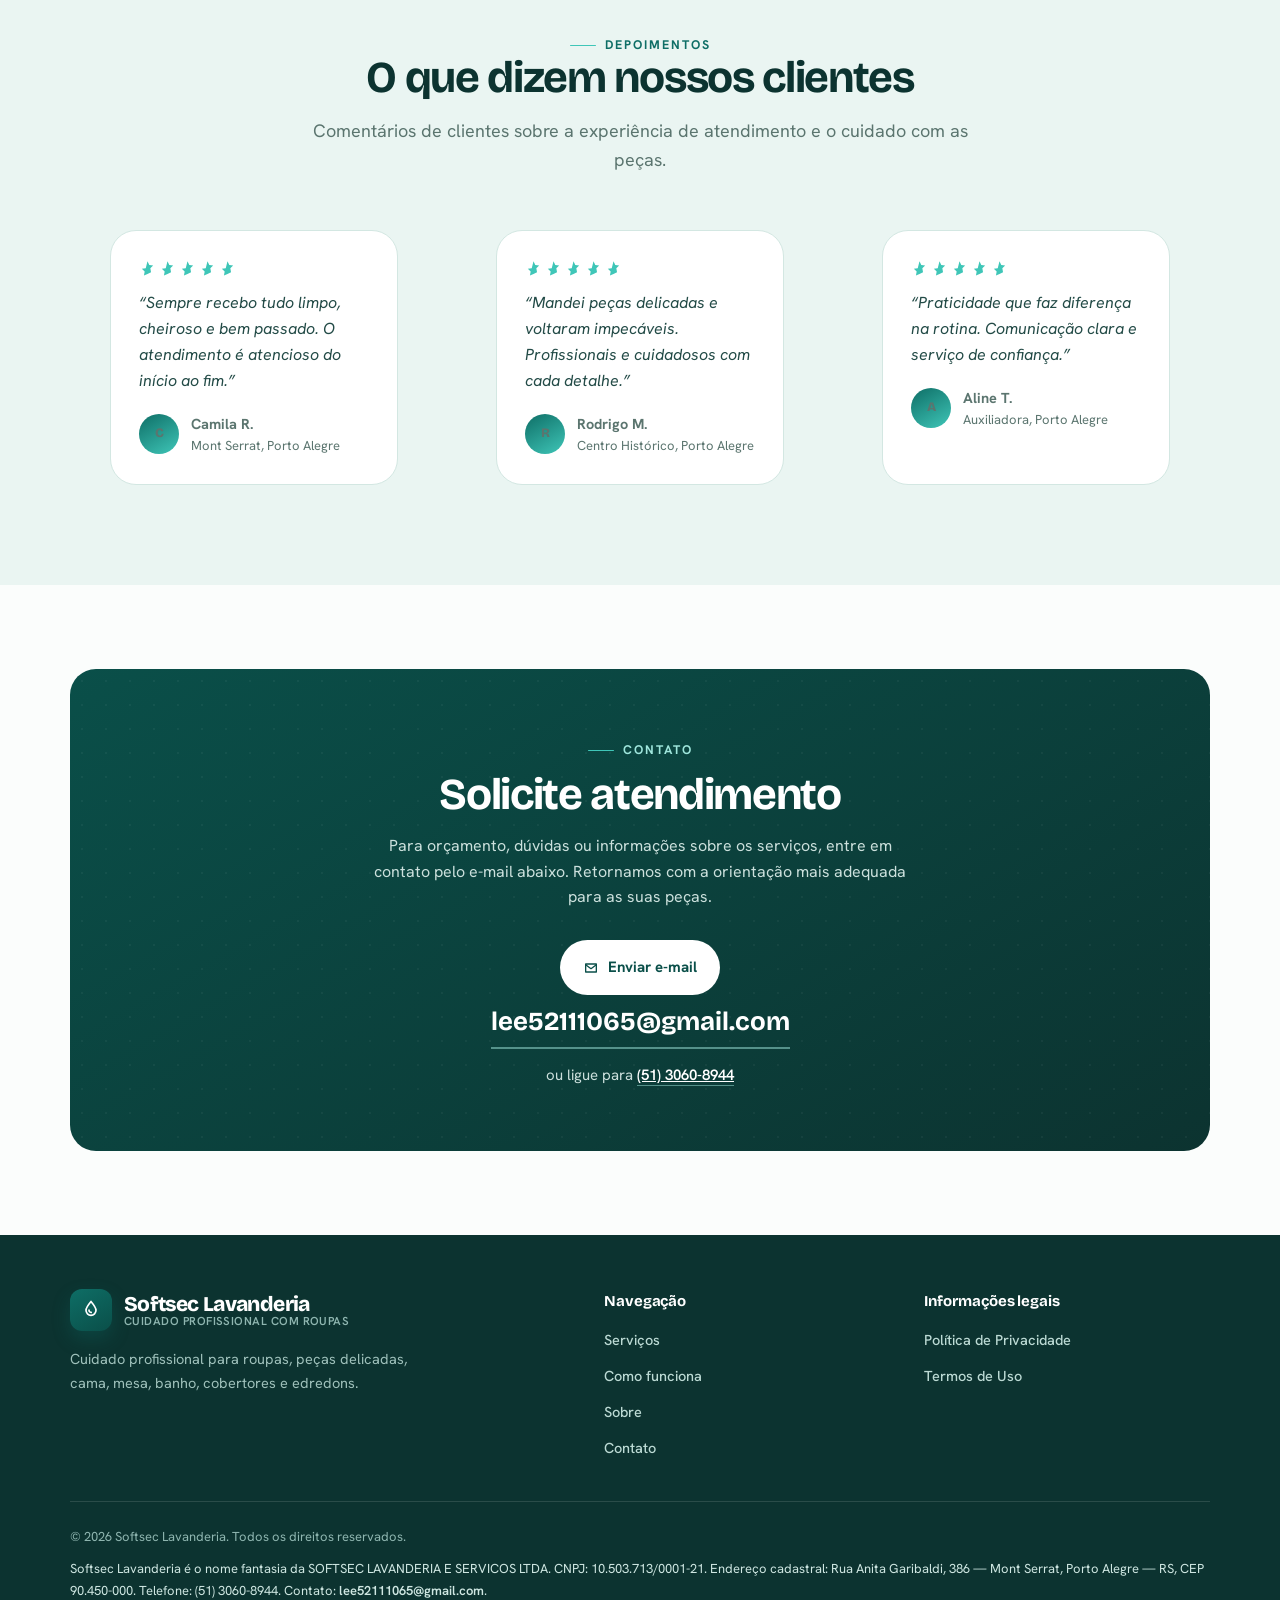
==== commit 1e32694a: "Rebranding Softsec Lavanderia" ====
--- a/index.html
+++ b/index.html
@@ -1,11 +1,10 @@
-<!-- 23eadc1e2549be50 -->
 <!doctype html>
 <html lang="pt-BR">
 <head>
 <meta charset="utf-8">
 <meta name="viewport" content="width=device-width, initial-scale=1">
-<title>Bright Vigor Lavanderia | Lavagem, passadoria e cuidado profissional com roupas — Brightvigor</title>
-
+<title>Softsec Lavanderia | Lavagem, passadoria e cuidado profissional com roupas</title>
+<meta name="description" content="Softsec Lavanderia: lavagem profissional, passadoria, lavagem a seco, higienização de cama, mesa e banho, cobertores, edredons e peças delicadas. Atendimento por e-mail em Porto Alegre.">
 <meta name="theme-color" content="#0c3330">
 <link rel="preconnect" href="https://fonts.googleapis.com">
 <link rel="preconnect" href="https://fonts.gstatic.com" crossorigin>
@@ -49,7 +48,7 @@
   img,svg{display:block}
   ::selection{background:var(--aqua-soft);color:var(--ink)}
 
-  .qin3_wrap{width:min(var(--maxw), calc(100% - 40px));margin-inline:auto}
+  .wrap{width:min(var(--maxw), calc(100% - 40px));margin-inline:auto}
 
   /* ---------- Type ---------- */
   h1,h2,h3{font-family:var(--display);margin:0;line-height:1.05;letter-spacing:-.02em}
@@ -58,54 +57,54 @@
   h3{font-size:21px;font-weight:700;letter-spacing:-.01em}
   p{margin:0 0 16px}
 
-  .qin3_eyebrow{
+  .eyebrow{
     display:inline-flex;align-items:center;gap:9px;
     font-family:var(--body);font-weight:700;font-size:12.5px;
     letter-spacing:.16em;text-transform:uppercase;color:var(--teal);
   }
-  .qin3_eyebrow::before{content:"";width:26px;height:1.5px;background:var(--aqua);border-radius:2px}
-  .qin3_lead{font-size:clamp(17px,1.6vw,19px);color:var(--ink-soft)}
+  .eyebrow::before{content:"";width:26px;height:1.5px;background:var(--aqua);border-radius:2px}
+  .lead{font-size:clamp(17px,1.6vw,19px);color:var(--ink-soft)}
 
   /* ---------- Buttons ---------- */
-  .qin3_btn{
+  .btn{
     display:inline-flex;align-items:center;justify-content:center;gap:9px;
     padding:14px 22px;border-radius:999px;text-decoration:none;
     font-weight:700;font-size:15px;border:1.5px solid transparent;
     transition:transform .18s ease, background .18s ease, box-shadow .18s ease, border-color .18s ease;
     cursor:pointer;white-space:nowrap;
   }
-  .qin3_btn svg{width:16px;height:16px}
-  .qin3_btn-primary{background:var(--teal);color:#fff;box-shadow:0 12px 26px rgba(14,110,102,.28)}
-  .qin3_btn-primary:hover{background:var(--teal-deep);transform:translateY(-2px);box-shadow:0 16px 34px rgba(14,110,102,.34)}
-  .qin3_btn-ghost{background:transparent;color:var(--ink);border-color:var(--line)}
-  .qin3_btn-ghost:hover{border-color:var(--teal);color:var(--teal);transform:translateY(-2px)}
-  .qin3_btn-light{background:#fff;color:var(--teal-deep);border-color:rgba(255,255,255,.6)}
-  .qin3_btn-light:hover{transform:translateY(-2px);box-shadow:var(--shadow-sm)}
+  .btn svg{width:16px;height:16px}
+  .btn-primary{background:var(--teal);color:#fff;box-shadow:0 12px 26px rgba(14,110,102,.28)}
+  .btn-primary:hover{background:var(--teal-deep);transform:translateY(-2px);box-shadow:0 16px 34px rgba(14,110,102,.34)}
+  .btn-ghost{background:transparent;color:var(--ink);border-color:var(--line)}
+  .btn-ghost:hover{border-color:var(--teal);color:var(--teal);transform:translateY(-2px)}
+  .btn-light{background:#fff;color:var(--teal-deep);border-color:rgba(255,255,255,.6)}
+  .btn-light:hover{transform:translateY(-2px);box-shadow:var(--shadow-sm)}
 
   /* ---------- Topbar ---------- */
-  .qin3_topbar{background:var(--ink);color:#cfe7e2;font-size:13px}
-  .qin3_topbar .qin3_wrap{display:flex;justify-content:space-between;align-items:center;gap:14px;flex-wrap:wrap;padding:9px 0;min-height:38px}
-  .qin3_topbar a{color:#fff;text-decoration:none;font-weight:600}
-  .qin3_topbar a:hover{color:var(--aqua-soft)}
-  .qin3_topbar .qin3_tb-tag{display:inline-flex;align-items:center;gap:8px;color:#aacfc9}
-  .qin3_dot{width:6px;height:6px;border-radius:50%;background:var(--aqua);display:inline-block;flex:none;box-shadow:0 0 0 4px rgba(63,198,184,.18)}
+  .topbar{background:var(--ink);color:#cfe7e2;font-size:13px}
+  .topbar .wrap{display:flex;justify-content:space-between;align-items:center;gap:14px;flex-wrap:wrap;padding:9px 0;min-height:38px}
+  .topbar a{color:#fff;text-decoration:none;font-weight:600}
+  .topbar a:hover{color:var(--aqua-soft)}
+  .topbar .tb-tag{display:inline-flex;align-items:center;gap:8px;color:#aacfc9}
+  .dot{width:6px;height:6px;border-radius:50%;background:var(--aqua);display:inline-block;flex:none;box-shadow:0 0 0 4px rgba(63,198,184,.18)}
 
   /* ---------- Header ---------- */
-  header.qin3_site{position:sticky;top:0;z-index:60;background:rgba(251,253,252,.82);backdrop-filter:blur(12px);border-bottom:1px solid var(--line)}
-  .qin3_nav{display:flex;align-items:center;justify-content:space-between;gap:20px;padding:14px 0}
-  .qin3_brand{display:flex;align-items:center;gap:12px;text-decoration:none}
-  .qin3_brand .qin3_mark{width:42px;height:42px;border-radius:12px;background:linear-gradient(150deg,var(--teal),var(--teal-deep));display:grid;place-items:center;flex:none;box-shadow:0 8px 18px rgba(14,110,102,.3)}
-  .qin3_brand .qin3_mark svg{width:24px;height:24px}
-  .qin3_brand .qin3_name{display:flex;flex-direction:column;line-height:1.05}
-  .qin3_brand .qin3_name b{font-family:var(--display);font-size:21px;font-weight:800;letter-spacing:-.03em;color:var(--ink)}
-  .qin3_brand .qin3_name span{font-size:11.5px;letter-spacing:.04em;color:var(--muted);text-transform:uppercase;font-weight:600}
+  header.site{position:sticky;top:0;z-index:60;background:rgba(251,253,252,.82);backdrop-filter:blur(12px);border-bottom:1px solid var(--line)}
+  .nav{display:flex;align-items:center;justify-content:space-between;gap:20px;padding:14px 0}
+  .brand{display:flex;align-items:center;gap:12px;text-decoration:none}
+  .brand .mark{width:42px;height:42px;border-radius:12px;background:linear-gradient(150deg,var(--teal),var(--teal-deep));display:grid;place-items:center;flex:none;box-shadow:0 8px 18px rgba(14,110,102,.3)}
+  .brand .mark svg{width:24px;height:24px}
+  .brand .name{display:flex;flex-direction:column;line-height:1.05}
+  .brand .name b{font-family:var(--display);font-size:21px;font-weight:800;letter-spacing:-.03em;color:var(--ink)}
+  .brand .name span{font-size:11.5px;letter-spacing:.04em;color:var(--muted);text-transform:uppercase;font-weight:600}
 
   .menu{display:flex;align-items:center;gap:6px}
   .menu a{text-decoration:none;color:var(--ink-soft);font-weight:600;font-size:15px;padding:8px 14px;border-radius:999px;transition:color .15s, background .15s}
   .menu a:hover{color:var(--teal);background:var(--linen)}
   .menu a.active{color:var(--teal);background:var(--linen)}
-  .qin3_nav-cta{display:flex;align-items:center;gap:10px}
-  .qin3_nav-cta .qin3_btn{padding:11px 18px;font-size:14px}
+  .nav-cta{display:flex;align-items:center;gap:10px}
+  .nav-cta .btn{padding:11px 18px;font-size:14px}
 
   .burger{display:none;width:44px;height:44px;border-radius:12px;border:1px solid var(--line);background:#fff;cursor:pointer;align-items:center;justify-content:center}
   .burger span{position:relative;width:18px;height:2px;background:var(--ink);border-radius:2px;transition:.2s}
@@ -116,134 +115,134 @@
   body.nav-open .burger span::after{top:0;transform:rotate(-45deg)}
 
   /* ---------- Hero ---------- */
-  .qin3_hero{position:relative;overflow:hidden;background:
+  .hero{position:relative;overflow:hidden;background:
       radial-gradient(120% 90% at 88% -10%, rgba(63,198,184,.22), transparent 46%),
       radial-gradient(90% 70% at 0% 110%, rgba(22,149,138,.10), transparent 50%),
       linear-gradient(180deg,#fff 0%, var(--linen) 100%)}
-  .qin3_hero::after{content:"";position:absolute;inset:0;background-image:
+  .hero::after{content:"";position:absolute;inset:0;background-image:
       radial-gradient(rgba(14,110,102,.06) 1px, transparent 1.4px);background-size:22px 22px;mask-image:linear-gradient(180deg,transparent,#000 30%, #000 70%, transparent);opacity:.5;pointer-events:none}
-  .qin3_hero .qin3_wrap{position:relative;z-index:1;display:grid;grid-template-columns:1.08fr .92fr;gap:54px;align-items:center;padding:76px 0 84px}
-  .qin3_hero h1{margin:18px 0 8px}
-  .qin3_hero h1 .hl{color:var(--teal)}
-  .qin3_hero .qin3_lead{max-width:560px}
-  .qin3_cta-row{display:flex;gap:14px;flex-wrap:wrap;margin-top:30px}
-  .qin3_trust{display:flex;gap:22px;flex-wrap:wrap;margin-top:30px;padding-top:24px;border-top:1px dashed var(--line)}
-  .qin3_trust .ti{display:flex;align-items:center;gap:10px;color:var(--ink-soft);font-weight:600;font-size:14.5px}
-  .qin3_trust .ti svg{width:20px;height:20px;color:var(--teal);flex:none}
+  .hero .wrap{position:relative;z-index:1;display:grid;grid-template-columns:1.08fr .92fr;gap:54px;align-items:center;padding:76px 0 84px}
+  .hero h1{margin:18px 0 8px}
+  .hero h1 .hl{color:var(--teal)}
+  .hero .lead{max-width:560px}
+  .cta-row{display:flex;gap:14px;flex-wrap:wrap;margin-top:30px}
+  .trust{display:flex;gap:22px;flex-wrap:wrap;margin-top:30px;padding-top:24px;border-top:1px dashed var(--line)}
+  .trust .ti{display:flex;align-items:center;gap:10px;color:var(--ink-soft);font-weight:600;font-size:14.5px}
+  .trust .ti svg{width:20px;height:20px;color:var(--teal);flex:none}
 
   /* Care tag — signature element */
-  .qin3_tag{
+  .tag{
     position:relative;background:#fff;border:1px solid var(--line);border-radius:22px;
     padding:26px 26px 22px;box-shadow:var(--shadow);transform:rotate(-1.4deg);
   }
-  .qin3_tag::before{content:"";position:absolute;top:22px;left:-9px;width:18px;height:18px;border-radius:50%;background:var(--linen);border:1px solid var(--line)}
-  .qin3_tag::after{content:"";position:absolute;top:30px;left:-1px;width:2px;height:calc(100% - 60px);background:repeating-linear-gradient(180deg,var(--line) 0 6px,transparent 6px 12px)}
-  .qin3_tag .qin3_tag-top{display:flex;align-items:center;justify-content:space-between;gap:12px;margin-bottom:18px}
-  .qin3_tag .qin3_tag-top b{font-family:var(--display);font-size:17px;letter-spacing:-.02em}
-  .qin3_tag .qin3_tag-top .qin3_pill{font-size:11px;font-weight:700;letter-spacing:.08em;text-transform:uppercase;color:var(--teal);background:var(--linen);padding:5px 10px;border-radius:999px}
-  .qin3_tag .qin3_symbols{display:grid;grid-template-columns:repeat(4,1fr);gap:10px;margin-bottom:18px}
-  .qin3_tag .qin3_sym{aspect-ratio:1;border:1px solid var(--line);border-radius:14px;display:grid;place-items:center;color:var(--teal-deep);background:linear-gradient(180deg,#fff,var(--linen))}
-  .qin3_tag .qin3_sym svg{width:26px;height:26px}
-  .qin3_tag .qin3_tag-list{margin:0;padding:0;list-style:none;display:grid;gap:11px}
-  .qin3_tag .qin3_tag-list li{display:flex;align-items:flex-start;gap:10px;font-size:14.5px;color:var(--ink-soft);font-weight:500}
-  .qin3_tag .qin3_tag-list svg{width:18px;height:18px;color:var(--teal);flex:none;margin-top:2px}
+  .tag::before{content:"";position:absolute;top:22px;left:-9px;width:18px;height:18px;border-radius:50%;background:var(--linen);border:1px solid var(--line)}
+  .tag::after{content:"";position:absolute;top:30px;left:-1px;width:2px;height:calc(100% - 60px);background:repeating-linear-gradient(180deg,var(--line) 0 6px,transparent 6px 12px)}
+  .tag .tag-top{display:flex;align-items:center;justify-content:space-between;gap:12px;margin-bottom:18px}
+  .tag .tag-top b{font-family:var(--display);font-size:17px;letter-spacing:-.02em}
+  .tag .tag-top .pill{font-size:11px;font-weight:700;letter-spacing:.08em;text-transform:uppercase;color:var(--teal);background:var(--linen);padding:5px 10px;border-radius:999px}
+  .tag .symbols{display:grid;grid-template-columns:repeat(4,1fr);gap:10px;margin-bottom:18px}
+  .tag .sym{aspect-ratio:1;border:1px solid var(--line);border-radius:14px;display:grid;place-items:center;color:var(--teal-deep);background:linear-gradient(180deg,#fff,var(--linen))}
+  .tag .sym svg{width:26px;height:26px}
+  .tag .tag-list{margin:0;padding:0;list-style:none;display:grid;gap:11px}
+  .tag .tag-list li{display:flex;align-items:flex-start;gap:10px;font-size:14.5px;color:var(--ink-soft);font-weight:500}
+  .tag .tag-list svg{width:18px;height:18px;color:var(--teal);flex:none;margin-top:2px}
 
   /* ---------- Sections ---------- */
-  .qin3_section{padding:84px 0}
-  .qin3_section.qin3_tint{background:var(--linen)}
-  .qin3_section-head{max-width:680px;margin-bottom:40px}
-  .qin3_section-head.qin3_center{margin-inline:auto;text-align:center}
-  .qin3_section-head p{margin-top:14px;color:var(--muted);font-size:18px}
+  .section{padding:84px 0}
+  .section.tint{background:var(--linen)}
+  .section-head{max-width:680px;margin-bottom:40px}
+  .section-head.center{margin-inline:auto;text-align:center}
+  .section-head p{margin-top:14px;color:var(--muted);font-size:18px}
 
   /* Services — care-symbol cards */
-  .qin3_grid-cards{display:grid;grid-template-columns:repeat(3,1fr);gap:18px}
-  .qin3_scard{background:#fff;border:1px solid var(--line);border-radius:var(--radius-lg);padding:28px;transition:transform .2s ease, box-shadow .2s ease, border-color .2s ease;position:relative;overflow:hidden}
-  .qin3_scard::before{content:"";position:absolute;inset:0 0 auto 0;height:3px;background:linear-gradient(90deg,var(--teal),var(--aqua));transform:scaleX(0);transform-origin:left;transition:transform .25s ease}
-  .qin3_scard:hover{transform:translateY(-6px);box-shadow:var(--shadow);border-color:transparent}
-  .qin3_scard:hover::before{transform:scaleX(1)}
-  .qin3_scard .ic{width:56px;height:56px;border-radius:16px;background:var(--linen);display:grid;place-items:center;color:var(--teal-deep);margin-bottom:18px;transition:background .2s,color .2s}
-  .qin3_scard:hover .ic{background:var(--teal);color:#fff}
-  .qin3_scard .ic svg{width:30px;height:30px}
-  .qin3_scard p{margin:8px 0 0;color:var(--muted);font-size:15px}
+  .grid-cards{display:grid;grid-template-columns:repeat(3,1fr);gap:18px}
+  .scard{background:#fff;border:1px solid var(--line);border-radius:var(--radius-lg);padding:28px;transition:transform .2s ease, box-shadow .2s ease, border-color .2s ease;position:relative;overflow:hidden}
+  .scard::before{content:"";position:absolute;inset:0 0 auto 0;height:3px;background:linear-gradient(90deg,var(--teal),var(--aqua));transform:scaleX(0);transform-origin:left;transition:transform .25s ease}
+  .scard:hover{transform:translateY(-6px);box-shadow:var(--shadow);border-color:transparent}
+  .scard:hover::before{transform:scaleX(1)}
+  .scard .ic{width:56px;height:56px;border-radius:16px;background:var(--linen);display:grid;place-items:center;color:var(--teal-deep);margin-bottom:18px;transition:background .2s,color .2s}
+  .scard:hover .ic{background:var(--teal);color:#fff}
+  .scard .ic svg{width:30px;height:30px}
+  .scard p{margin:8px 0 0;color:var(--muted);font-size:15px}
 
   /* Steps — real sequence, so numbered */
-  .qin3_steps{display:grid;grid-template-columns:repeat(4,1fr);gap:18px;position:relative}
-  .qin3_stepc{background:#fff;border:1px solid var(--line);border-radius:var(--radius);padding:26px 22px;position:relative}
-  .qin3_stepc .qin3_num{font-family:var(--display);font-weight:800;font-size:15px;width:38px;height:38px;border-radius:50%;display:grid;place-items:center;background:var(--teal);color:#fff;margin-bottom:16px;box-shadow:0 8px 18px rgba(14,110,102,.28)}
-  .qin3_stepc h3{font-size:18px}
-  .qin3_stepc p{margin:6px 0 0;color:var(--muted);font-size:14.5px}
+  .steps{display:grid;grid-template-columns:repeat(4,1fr);gap:18px;position:relative}
+  .stepc{background:#fff;border:1px solid var(--line);border-radius:var(--radius);padding:26px 22px;position:relative}
+  .stepc .num{font-family:var(--display);font-weight:800;font-size:15px;width:38px;height:38px;border-radius:50%;display:grid;place-items:center;background:var(--teal);color:#fff;margin-bottom:16px;box-shadow:0 8px 18px rgba(14,110,102,.28)}
+  .stepc h3{font-size:18px}
+  .stepc p{margin:6px 0 0;color:var(--muted);font-size:14.5px}
 
   /* About / split */
-  .qin3_split{display:grid;grid-template-columns:.92fr 1.08fr;gap:36px;align-items:stretch}
-  .qin3_panel-dark{background:linear-gradient(155deg,var(--teal-deep),var(--ink));color:#fff;border-radius:var(--radius-lg);padding:38px;box-shadow:var(--shadow);position:relative;overflow:hidden}
-  .qin3_panel-dark::after{content:"";position:absolute;right:-40px;bottom:-40px;width:180px;height:180px;border-radius:50%;background:radial-gradient(circle,rgba(63,198,184,.4),transparent 70%)}
-  .qin3_panel-dark h2{color:#fff;position:relative}
-  .qin3_panel-dark p{color:rgba(235,250,247,.86);position:relative}
-  .qin3_panel-dark .qin3_stat{display:flex;gap:26px;margin-top:26px;flex-wrap:wrap;position:relative}
-  .qin3_panel-dark .qin3_stat div b{font-family:var(--display);font-size:30px;display:block;line-height:1}
-  .qin3_panel-dark .qin3_stat div span{font-size:13px;color:rgba(235,250,247,.74)}
-  .qin3_info-list{display:grid;gap:14px;align-content:start}
-  .qin3_info-item{background:#fff;border:1px solid var(--line);border-radius:var(--radius);padding:22px 24px;display:flex;gap:16px;align-items:flex-start}
-  .qin3_info-item .qin3_chk{width:40px;height:40px;border-radius:12px;background:var(--linen);color:var(--teal);display:grid;place-items:center;flex:none}
-  .qin3_info-item .qin3_chk svg{width:22px;height:22px}
-  .qin3_info-item h3{font-size:17px}
-  .qin3_info-item p{margin:4px 0 0;color:var(--muted);font-size:14.5px}
+  .split{display:grid;grid-template-columns:.92fr 1.08fr;gap:36px;align-items:stretch}
+  .panel-dark{background:linear-gradient(155deg,var(--teal-deep),var(--ink));color:#fff;border-radius:var(--radius-lg);padding:38px;box-shadow:var(--shadow);position:relative;overflow:hidden}
+  .panel-dark::after{content:"";position:absolute;right:-40px;bottom:-40px;width:180px;height:180px;border-radius:50%;background:radial-gradient(circle,rgba(63,198,184,.4),transparent 70%)}
+  .panel-dark h2{color:#fff;position:relative}
+  .panel-dark p{color:rgba(235,250,247,.86);position:relative}
+  .panel-dark .stat{display:flex;gap:26px;margin-top:26px;flex-wrap:wrap;position:relative}
+  .panel-dark .stat div b{font-family:var(--display);font-size:30px;display:block;line-height:1}
+  .panel-dark .stat div span{font-size:13px;color:rgba(235,250,247,.74)}
+  .info-list{display:grid;gap:14px;align-content:start}
+  .info-item{background:#fff;border:1px solid var(--line);border-radius:var(--radius);padding:22px 24px;display:flex;gap:16px;align-items:flex-start}
+  .info-item .chk{width:40px;height:40px;border-radius:12px;background:var(--linen);color:var(--teal);display:grid;place-items:center;flex:none}
+  .info-item .chk svg{width:22px;height:22px}
+  .info-item h3{font-size:17px}
+  .info-item p{margin:4px 0 0;color:var(--muted);font-size:14.5px}
 
   /* Testimonials */
-  .qin3_quotes{display:grid;grid-template-columns:repeat(3,1fr);gap:18px}
-  .qin3_quote{background:#fff;border:1px solid var(--line);border-radius:var(--radius-lg);padding:28px}
-  .qin3_quote .qin3_stars{color:var(--aqua);display:flex;gap:3px;margin-bottom:14px}
-  .qin3_quote .qin3_stars svg{width:17px;height:17px}
-  .qin3_quote p{font-size:16px;color:var(--ink-soft);font-style:italic;margin-bottom:18px}
-  .qin3_quote .qin3_who{display:flex;align-items:center;gap:12px}
-  .qin3_quote .av{width:40px;height:40px;border-radius:50%;background:linear-gradient(150deg,var(--teal),var(--aqua));color:#fff;display:grid;place-items:center;font-family:var(--display);font-weight:800;font-size:15px;flex:none}
-  .qin3_quote .qin3_who b{display:block;font-size:14.5px}
-  .qin3_quote .qin3_who span{font-size:13px;color:var(--muted)}
+  .quotes{display:grid;grid-template-columns:repeat(3,1fr);gap:18px}
+  .quote{background:#fff;border:1px solid var(--line);border-radius:var(--radius-lg);padding:28px}
+  .quote .stars{color:var(--aqua);display:flex;gap:3px;margin-bottom:14px}
+  .quote .stars svg{width:17px;height:17px}
+  .quote p{font-size:16px;color:var(--ink-soft);font-style:italic;margin-bottom:18px}
+  .quote .who{display:flex;align-items:center;gap:12px}
+  .quote .av{width:40px;height:40px;border-radius:50%;background:linear-gradient(150deg,var(--teal),var(--aqua));color:#fff;display:grid;place-items:center;font-family:var(--display);font-weight:800;font-size:15px;flex:none}
+  .quote .who b{display:block;font-size:14.5px}
+  .quote .who span{font-size:13px;color:var(--muted)}
 
   /* Contact */
-  .qin3_contact{background:linear-gradient(150deg,var(--teal-deep),var(--ink));color:#fff;border-radius:var(--radius-lg);padding:clamp(36px,6vw,64px);text-align:center;position:relative;overflow:hidden}
-  .qin3_contact::before{content:"";position:absolute;inset:0;background-image:radial-gradient(rgba(255,255,255,.07) 1px,transparent 1.4px);background-size:24px 24px;opacity:.6}
-  .qin3_contact h2{color:#fff;position:relative}
-  .qin3_contact p{color:rgba(235,250,247,.86);max-width:560px;margin:14px auto 0;position:relative}
-  .qin3_contact .qin3_cta-row{justify-content:center;position:relative}
-  .qin3_contact .qin3_mail-big{position:relative;display:inline-block;margin-top:6px;font-family:var(--display);font-weight:700;font-size:clamp(18px,2.4vw,26px);color:#fff;text-decoration:none;border-bottom:2px solid rgba(159,230,220,.5);padding-bottom:4px}
-  .qin3_contact .qin3_mail-big:hover{border-color:var(--aqua)}
-  .qin3_contact-alt{position:relative;margin-top:12px;font-size:15px;color:rgba(235,250,247,.86)}
-  .qin3_contact-alt a{color:#fff;font-weight:600;border-bottom:1px solid rgba(159,230,220,.5)}
-  .qin3_contact-alt a:hover{border-color:var(--aqua)}
+  .contact{background:linear-gradient(150deg,var(--teal-deep),var(--ink));color:#fff;border-radius:var(--radius-lg);padding:clamp(36px,6vw,64px);text-align:center;position:relative;overflow:hidden}
+  .contact::before{content:"";position:absolute;inset:0;background-image:radial-gradient(rgba(255,255,255,.07) 1px,transparent 1.4px);background-size:24px 24px;opacity:.6}
+  .contact h2{color:#fff;position:relative}
+  .contact p{color:rgba(235,250,247,.86);max-width:560px;margin:14px auto 0;position:relative}
+  .contact .cta-row{justify-content:center;position:relative}
+  .contact .mail-big{position:relative;display:inline-block;margin-top:6px;font-family:var(--display);font-weight:700;font-size:clamp(18px,2.4vw,26px);color:#fff;text-decoration:none;border-bottom:2px solid rgba(159,230,220,.5);padding-bottom:4px}
+  .contact .mail-big:hover{border-color:var(--aqua)}
+  .contact-alt{position:relative;margin-top:12px;font-size:15px;color:rgba(235,250,247,.86)}
+  .contact-alt a{color:#fff;font-weight:600;border-bottom:1px solid rgba(159,230,220,.5)}
+  .contact-alt a:hover{border-color:var(--aqua)}
 
   /* ---------- Legal sections ---------- */
-  .qin3_legal-sec{background:var(--paper)}
-  .qin3_legal-sec.qin3_alt{background:var(--linen)}
-  .qin3_legal-wrap{max-width:860px;margin-inline:auto}
-  .qin3_legal-card{background:#fff;border:1px solid var(--line);border-radius:var(--radius-lg);padding:clamp(26px,4vw,44px);box-shadow:var(--shadow-sm)}
-  .qin3_legal-card .qin3_meta{font-size:13px;color:var(--muted);letter-spacing:.04em;text-transform:uppercase;font-weight:600}
-  .qin3_legal-card h2{margin:6px 0 4px}
-  .qin3_legal-card .qin3_rule{height:3px;width:60px;background:linear-gradient(90deg,var(--teal),var(--aqua));border-radius:3px;margin:18px 0 26px}
-  .qin3_legal-card h3{font-size:18px;color:var(--teal-deep);margin:26px 0 8px;display:flex;gap:10px;align-items:baseline}
-  .qin3_legal-card h3 .n{font-size:13px;color:var(--aqua);font-weight:800}
-  .qin3_legal-card h3:first-of-type{margin-top:0}
-  .qin3_legal-card p{color:var(--ink-soft);font-size:15.5px}
-  .qin3_legal-card a{color:var(--teal);font-weight:600}
-  .qin3_back-top{display:inline-flex;align-items:center;gap:8px;margin-top:28px;font-size:14px;font-weight:600;color:var(--teal);text-decoration:none}
-  .qin3_back-top:hover{color:var(--teal-deep)}
-  .qin3_back-top svg{width:16px;height:16px}
+  .legal-sec{background:var(--paper)}
+  .legal-sec.alt{background:var(--linen)}
+  .legal-wrap{max-width:860px;margin-inline:auto}
+  .legal-card{background:#fff;border:1px solid var(--line);border-radius:var(--radius-lg);padding:clamp(26px,4vw,44px);box-shadow:var(--shadow-sm)}
+  .legal-card .meta{font-size:13px;color:var(--muted);letter-spacing:.04em;text-transform:uppercase;font-weight:600}
+  .legal-card h2{margin:6px 0 4px}
+  .legal-card .rule{height:3px;width:60px;background:linear-gradient(90deg,var(--teal),var(--aqua));border-radius:3px;margin:18px 0 26px}
+  .legal-card h3{font-size:18px;color:var(--teal-deep);margin:26px 0 8px;display:flex;gap:10px;align-items:baseline}
+  .legal-card h3 .n{font-size:13px;color:var(--aqua);font-weight:800}
+  .legal-card h3:first-of-type{margin-top:0}
+  .legal-card p{color:var(--ink-soft);font-size:15.5px}
+  .legal-card a{color:var(--teal);font-weight:600}
+  .back-top{display:inline-flex;align-items:center;gap:8px;margin-top:28px;font-size:14px;font-weight:600;color:var(--teal);text-decoration:none}
+  .back-top:hover{color:var(--teal-deep)}
+  .back-top svg{width:16px;height:16px}
 
   /* ---------- Footer ---------- */
-  footer.qin3_site{background:var(--ink);color:#cfe7e2;padding:54px 0 30px}
-  .qin3_foot-grid{display:grid;grid-template-columns:1.4fr .8fr .8fr;gap:34px}
-  footer.qin3_site .qin3_brand .qin3_name b{color:#fff}
-  footer.qin3_site .qin3_brand .qin3_name span{color:#8fb6b0}
-  footer.qin3_site .qin3_fdesc{margin-top:16px;color:#9fc1bb;font-size:14.5px;max-width:340px}
-  .qin3_foot-title{font-family:var(--display);font-weight:700;font-size:15px;color:#fff;margin-bottom:14px;letter-spacing:-.01em}
-  .qin3_foot-links{list-style:none;margin:0;padding:0;display:grid;gap:10px}
-  .qin3_foot-links a{color:#bcdad4;text-decoration:none;font-size:14.5px;font-weight:500;transition:color .15s}
-  .qin3_foot-links a:hover{color:#fff}
-  .qin3_legal-bar{margin-top:40px;padding-top:24px;border-top:1px solid rgba(255,255,255,.12);display:grid;gap:10px}
-  .qin3_legal-bar p{margin:0;font-size:13px;color:#8fb6b0;line-height:1.7}
-  .qin3_legal-bar .qin3_reg{color:#cfe7e2}
-  .qin3_legal-bar a{color:#cfe7e2;font-weight:600;text-decoration:none}
-  .qin3_legal-bar a:hover{color:var(--aqua-soft)}
+  footer.site{background:var(--ink);color:#cfe7e2;padding:54px 0 30px}
+  .foot-grid{display:grid;grid-template-columns:1.4fr .8fr .8fr;gap:34px}
+  footer.site .brand .name b{color:#fff}
+  footer.site .brand .name span{color:#8fb6b0}
+  footer.site .fdesc{margin-top:16px;color:#9fc1bb;font-size:14.5px;max-width:340px}
+  .foot-title{font-family:var(--display);font-weight:700;font-size:15px;color:#fff;margin-bottom:14px;letter-spacing:-.01em}
+  .foot-links{list-style:none;margin:0;padding:0;display:grid;gap:10px}
+  .foot-links a{color:#bcdad4;text-decoration:none;font-size:14.5px;font-weight:500;transition:color .15s}
+  .foot-links a:hover{color:#fff}
+  .legal-bar{margin-top:40px;padding-top:24px;border-top:1px solid rgba(255,255,255,.12);display:grid;gap:10px}
+  .legal-bar p{margin:0;font-size:13px;color:#8fb6b0;line-height:1.7}
+  .legal-bar .reg{color:#cfe7e2}
+  .legal-bar a{color:#cfe7e2;font-weight:600;text-decoration:none}
+  .legal-bar a:hover{color:var(--aqua-soft)}
 
   /* ---------- Reveal animation ---------- */
   .reveal{opacity:0;transform:translateY(18px);transition:opacity .6s ease, transform .6s ease}
@@ -251,15 +250,15 @@
 
   /* ---------- Responsive ---------- */
   @media (max-width:980px){
-    .qin3_hero .qin3_wrap{grid-template-columns:1fr;gap:40px;padding:56px 0 64px}
-    .qin3_tag{max-width:440px}
-    .qin3_split{grid-template-columns:1fr}
-    .qin3_grid-cards,.qin3_quotes{grid-template-columns:repeat(2,1fr)}
-    .qin3_steps{grid-template-columns:repeat(2,1fr)}
-    .qin3_foot-grid{grid-template-columns:1fr 1fr}
+    .hero .wrap{grid-template-columns:1fr;gap:40px;padding:56px 0 64px}
+    .tag{max-width:440px}
+    .split{grid-template-columns:1fr}
+    .grid-cards,.quotes{grid-template-columns:repeat(2,1fr)}
+    .steps{grid-template-columns:repeat(2,1fr)}
+    .foot-grid{grid-template-columns:1fr 1fr}
   }
   @media (max-width:720px){
-    .menu,.qin3_nav-cta .qin3_btn{display:none}
+    .menu,.nav-cta .btn{display:none}
     .burger{display:flex}
     body.nav-open .menu{
       display:flex;flex-direction:column;align-items:stretch;gap:6px;
@@ -267,12 +266,12 @@
       padding:14px 20px 18px;box-shadow:var(--shadow);
     }
     body.nav-open .menu a{padding:12px 14px}
-    .qin3_nav{position:relative}
-    .qin3_topbar .qin3_tb-tag{display:none}
-    .qin3_section{padding:60px 0}
-    .qin3_grid-cards,.qin3_quotes,.qin3_steps{grid-template-columns:1fr}
-    .qin3_foot-grid{grid-template-columns:1fr}
-    .qin3_trust{gap:14px}
+    .nav{position:relative}
+    .topbar .tb-tag{display:none}
+    .section{padding:60px 0}
+    .grid-cards,.quotes,.steps{grid-template-columns:1fr}
+    .foot-grid{grid-template-columns:1fr}
+    .trust{gap:14px}
   }
 
   @media (prefers-reduced-motion:reduce){
@@ -281,49 +280,31 @@
     .reveal{opacity:1;transform:none}
   }
 </style>
-
-<link rel="canonical" href="https://brightvigor.online/">
-<meta name="description" content="Informações relevantes e atualizadas em brightvigor.online. Descubra tudo que precisa saber nesta página exclusiva.">
-<meta name="robots" content="index, follow, max-snippet:-1, max-image-preview:large">
-<meta property="og:type" content="website">
-<meta property="og:url" content="https://brightvigor.online/">
-<meta property="og:site_name" content="brightvigor.online">
-<meta property="og:description" content="Informações relevantes e atualizadas em brightvigor.online. Descubra tudo que precisa saber nesta página exclusiva.">
-<meta property="og:locale" content="pt_BR">
-<meta name="twitter:card" content="summary">
-<meta name="twitter:domain" content="brightvigor.online">
-<meta name="generator" content="cms-86129eb5ce2d">
-
-<script type="application/ld+json">{"@context":"https://schema.org","@type":"WebPage","name":"Brightvigor","url":"https://brightvigor.online/","datePublished":"2024-05-17","dateModified":"2026-08-22","inLanguage":"pt-BR","isPartOf":{"@type":"WebSite","name":"Brightvigor","url":"https://brightvigor.online/"},"publisher":{"@type":"Organization","name":"Brightvigor","url":"https://brightvigor.online/"}}</script>
-
-<style>:root{--ehcp-p:rgb(185,144,4);--ehcp-s:rgb(185,161,80);--ehcp-id:'e743b3b5e2e6'}@keyframes qpflfyxw{from{opacity:1}to{opacity:1}}.syzcnt{position:absolute;width:0;height:0;overflow:hidden;pointer-events:none}</style>
-<!-- b:amwza3qhjm v3.73.83 -->
 </head>
-<body data-s="33436583" data-p="fuxvnw">
-<noscript><div style="padding:15px;text-align:center;font-size:14px;"><p>JavaScript é necessário para visualizar o conteúdo completo de brightvigor.</p></div></noscript>
+<body>
 
 <!-- ============ TOPBAR ============ -->
-<div class="qin3_topbar">
-  <div class="qin3_wrap">
-    <span class="qin3_tb-tag"><span class="qin3_dot"></span> Lavagem, passadoria e cuidado profissional com roupas — Porto Alegre/RS</span>
+<div class="topbar">
+  <div class="wrap">
+    <span class="tb-tag"><span class="dot"></span> Lavagem, passadoria e cuidado profissional com roupas — Porto Alegre/RS</span>
     <span class="tb-contact">Atendimento: <a href="tel:+555130608944">(51)&nbsp;3060-8944</a> · <a href="mailto:lee52111065@gmail.com">lee52111065@gmail.com</a></span>
   </div>
 </div>
 
 <!-- ============ HEADER ============ -->
-<header class="qin3_site">
-  <div class="qin3_wrap qin3_nav">
-    <a class="qin3_brand" href="#topo" aria-label="Bright Vigor Lavanderia — início">
-      <span class="qin3_mark" aria-hidden="true">
+<header class="site">
+  <div class="wrap nav">
+    <a class="brand" href="#topo" aria-label="Softsec Lavanderia — início">
+      <span class="mark" aria-hidden="true">
         <!-- droplet + sparkle mark -->
         <svg viewBox="0 0 24 24" fill="none" stroke="#fff" stroke-width="1.7" stroke-linecap="round" stroke-linejoin="round">
           <path d="M12 3.5c3 3.6 5 6.2 5 8.8a5 5 0 0 1-10 0c0-2.6 2-5.2 5-8.8Z"/>
           <path d="M10 12.2a2.2 2.2 0 0 0 2.2 2.2"/>
         </svg>
       </span>
-      <span class="qin3_name">
-        <b>Bright Vigor</b>
-        <span>Lavanderia &amp; cuidado com roupas</span>
+      <span class="name">
+        <b>Softsec Lavanderia</b>
+        <span>Cuidado profissional com roupas</span>
       </span>
     </a>
 
@@ -335,8 +316,8 @@
       <a href="#contato">Contato</a>
     </nav>
 
-    <div class="qin3_nav-cta">
-      <a class="qin3_btn qin3_btn-primary" href="mailto:lee52111065@gmail.com?subject=Solicita%C3%A7%C3%A3o%20de%20atendimento%20-%20Bright%20Vigor">
+    <div class="nav-cta">
+      <a class="btn btn-primary" href="mailto:lee52111065@gmail.com?subject=Solicita%C3%A7%C3%A3o%20de%20atendimento%20-%20Softsec%20Lavanderia">
         Solicitar atendimento
       </a>
     </div>
@@ -348,22 +329,22 @@
 <main id="topo">
 
   <!-- ============ HERO ============ -->
-  <section class="qin3_hero">
-    <div class="qin3_wrap">
+  <section class="hero">
+    <div class="wrap">
       <div class="reveal">
-        <span class="qin3_eyebrow">Lavanderia profissional</span>
+        <span class="eyebrow">Lavanderia profissional</span>
         <h1>Cuidado profissional para suas roupas, com <span class="hl">praticidade e confiança</span>.</h1>
-        <p class="qin3_lead">Na Bright Vigor Lavanderia, cuidamos de roupas do dia a dia, peças sociais, cama, mesa, banho, cobertores, edredons e itens delicados — com atenção ao tecido, ao acabamento e à conservação de cada peça.</p>
-
-        <div class="qin3_cta-row">
-          <a class="qin3_btn qin3_btn-primary" href="mailto:lee52111065@gmail.com?subject=Solicita%C3%A7%C3%A3o%20de%20atendimento%20-%20Bright%20Vigor">
+        <p class="lead">Na Softsec Lavanderia, cuidamos de roupas do dia a dia, peças sociais, cama, mesa, banho, cobertores, edredons e itens delicados — com atenção ao tecido, ao acabamento e à conservação de cada peça.</p>
+
+        <div class="cta-row">
+          <a class="btn btn-primary" href="mailto:lee52111065@gmail.com?subject=Solicita%C3%A7%C3%A3o%20de%20atendimento%20-%20Softsec%20Lavanderia">
             <svg viewBox="0 0 24 24" fill="none" stroke="currentColor" stroke-width="2" stroke-linecap="round" stroke-linejoin="round"><path d="M4 6h16v12H4z"/><path d="m4 7 8 6 8-6"/></svg>
             Solicitar atendimento
           </a>
-          <a class="qin3_btn qin3_btn-ghost" href="#servicos">Conhecer serviços</a>
-        </div>
-
-        <div class="qin3_trust">
+          <a class="btn btn-ghost" href="#servicos">Conhecer serviços</a>
+        </div>
+
+        <div class="trust">
           <div class="ti"><svg viewBox="0 0 24 24" fill="none" stroke="currentColor" stroke-width="2" stroke-linecap="round" stroke-linejoin="round"><path d="m9 12 2 2 4-4"/><circle cx="12" cy="12" r="9"/></svg> Avaliação peça a peça</div>
           <div class="ti"><svg viewBox="0 0 24 24" fill="none" stroke="currentColor" stroke-width="2" stroke-linecap="round" stroke-linejoin="round"><path d="M12 3 4 6v5c0 5 3.5 8 8 10 4.5-2 8-5 8-10V6l-8-3Z"/></svg> Cuidado com o tecido</div>
           <div class="ti"><svg viewBox="0 0 24 24" fill="none" stroke="currentColor" stroke-width="2" stroke-linecap="round" stroke-linejoin="round"><circle cx="12" cy="12" r="9"/><path d="M12 7v5l3 2"/></svg> Praticidade na rotina</div>
@@ -371,26 +352,26 @@
       </div>
 
       <!-- SIGNATURE: garment care tag -->
-      <aside class="qin3_tag reveal" aria-label="Etiqueta de cuidados — destaques do serviço">
-        <div class="qin3_tag-top">
-          <b>Bright Vigor · Care</b>
-          <span class="qin3_pill">Cuidado certo</span>
-        </div>
-        <div class="qin3_symbols" aria-hidden="true">
-          <span class="qin3_sym" title="Lavagem">
+      <aside class="tag reveal" aria-label="Etiqueta de cuidados — destaques do serviço">
+        <div class="tag-top">
+          <b>Softsec · Care</b>
+          <span class="pill">Cuidado certo</span>
+        </div>
+        <div class="symbols" aria-hidden="true">
+          <span class="sym" title="Lavagem">
             <svg viewBox="0 0 24 24" fill="none" stroke="currentColor" stroke-width="1.6" stroke-linecap="round" stroke-linejoin="round"><path d="M3 9h18l-1.3 9.2A2 2 0 0 1 17.7 20H6.3a2 2 0 0 1-2-1.8L3 9Z"/><path d="M5 9 6.5 5h11L19 9"/><path d="M7 13c1.2 1 1.8 1 3 0s1.8-1 3 0 1.8 1 3 0"/></svg>
           </span>
-          <span class="qin3_sym" title="Lavagem a seco">
+          <span class="sym" title="Lavagem a seco">
             <svg viewBox="0 0 24 24" fill="none" stroke="currentColor" stroke-width="1.6" stroke-linecap="round" stroke-linejoin="round"><circle cx="12" cy="12" r="8"/><path d="M9.5 9.5h0M14.5 9.5h0"/></svg>
           </span>
-          <span class="qin3_sym" title="Passadoria">
+          <span class="sym" title="Passadoria">
             <svg viewBox="0 0 24 24" fill="none" stroke="currentColor" stroke-width="1.6" stroke-linecap="round" stroke-linejoin="round"><path d="M3 15c0-3.3 2.7-6 6-6h12l-2.5 6H3Z"/><path d="M9 9V7h7"/><path d="M6 18h0M9 18h0M12 18h0"/></svg>
           </span>
-          <span class="qin3_sym" title="Peças delicadas">
+          <span class="sym" title="Peças delicadas">
             <svg viewBox="0 0 24 24" fill="none" stroke="currentColor" stroke-width="1.6" stroke-linecap="round" stroke-linejoin="round"><path d="M12 4a1.5 1.5 0 1 0 0 3 1.5 1.5 0 0 0 0-3Z"/><path d="M12 7v2l-7 4v0c0 1 .8 1.5 1.7 1.5H17.3c.9 0 1.7-.5 1.7-1.5L12 9"/><path d="M4 18h16"/></svg>
           </span>
         </div>
-        <ul class="qin3_tag-list">
+        <ul class="tag-list">
           <li><svg viewBox="0 0 24 24" fill="none" stroke="currentColor" stroke-width="2.2" stroke-linecap="round" stroke-linejoin="round"><path d="m5 12 4 4 10-10"/></svg> Lavagem profissional e lavagem a seco</li>
           <li><svg viewBox="0 0 24 24" fill="none" stroke="currentColor" stroke-width="2.2" stroke-linecap="round" stroke-linejoin="round"><path d="m5 12 4 4 10-10"/></svg> Passadoria, acabamento e remoção de manchas</li>
           <li><svg viewBox="0 0 24 24" fill="none" stroke="currentColor" stroke-width="2.2" stroke-linecap="round" stroke-linejoin="round"><path d="m5 12 4 4 10-10"/></svg> Cama, mesa, banho, cobertores e edredons</li>
@@ -400,46 +381,46 @@
   </section>
 
   <!-- ============ SERVIÇOS ============ -->
-  <section class="qin3_section" id="servicos">
-    <div class="qin3_wrap">
-      <div class="qin3_section-head reveal">
-        <span class="qin3_eyebrow">Serviços</span>
+  <section class="section" id="servicos">
+    <div class="wrap">
+      <div class="section-head reveal">
+        <span class="eyebrow">Serviços</span>
         <h2>O cuidado certo para cada tipo de peça</h2>
         <p>Selecionamos o tratamento adequado para cada item, buscando limpeza, conservação e praticidade no seu dia a dia.</p>
       </div>
 
-      <div class="qin3_grid-cards">
-        <article class="qin3_scard reveal">
+      <div class="grid-cards">
+        <article class="scard reveal">
           <div class="ic"><svg viewBox="0 0 24 24" fill="none" stroke="currentColor" stroke-width="1.6" stroke-linecap="round" stroke-linejoin="round"><path d="M3 9h18l-1.3 9.2A2 2 0 0 1 17.7 20H6.3a2 2 0 0 1-2-1.8L3 9Z"/><path d="M5 9 6.5 5h11L19 9"/><path d="M7 13c1.2 1 1.8 1 3 0s1.8-1 3 0 1.8 1 3 0"/></svg></div>
           <h3>Lavagem de roupas</h3>
           <p>Lavagem profissional para roupas do cotidiano, peças sociais, uniformes, cama, mesa e banho.</p>
         </article>
 
-        <article class="qin3_scard reveal">
+        <article class="scard reveal">
           <div class="ic"><svg viewBox="0 0 24 24" fill="none" stroke="currentColor" stroke-width="1.6" stroke-linecap="round" stroke-linejoin="round"><circle cx="12" cy="12" r="8"/><path d="M9 9.5h0M15 9.5h0"/></svg></div>
           <h3>Lavagem a seco</h3>
           <p>Indicada para peças delicadas que exigem cuidado especial para preservar tecido, cor e estrutura.</p>
         </article>
 
-        <article class="qin3_scard reveal">
+        <article class="scard reveal">
           <div class="ic"><svg viewBox="0 0 24 24" fill="none" stroke="currentColor" stroke-width="1.6" stroke-linecap="round" stroke-linejoin="round"><path d="M3 15c0-3.3 2.7-6 6-6h12l-2.5 6H3Z"/><path d="M9 9V7h7"/><path d="M6 18h0M10 18h0M14 18h0"/></svg></div>
           <h3>Passadoria profissional</h3>
           <p>Roupas limpas, alinhadas e prontas para uso, com acabamento cuidadoso para o dia a dia.</p>
         </article>
 
-        <article class="qin3_scard reveal">
+        <article class="scard reveal">
           <div class="ic"><svg viewBox="0 0 24 24" fill="none" stroke="currentColor" stroke-width="1.6" stroke-linecap="round" stroke-linejoin="round"><path d="M12 3.5c2.6 3.2 4.4 5.5 4.4 7.7a4.4 4.4 0 0 1-8.8 0c0-2.2 1.8-4.5 4.4-7.7Z"/><path d="m18 5 1 1M19 4l.6.6M16 3l.6.6"/></svg></div>
           <h3>Remoção de manchas</h3>
           <p>Avaliação individual de manchas e tratamento conforme o tipo de tecido e a condição da peça.</p>
         </article>
 
-        <article class="qin3_scard reveal">
+        <article class="scard reveal">
           <div class="ic"><svg viewBox="0 0 24 24" fill="none" stroke="currentColor" stroke-width="1.6" stroke-linecap="round" stroke-linejoin="round"><rect x="4" y="6" width="16" height="4" rx="1.4"/><rect x="4" y="11" width="16" height="4" rx="1.4"/><path d="M7 15v3M17 15v3"/></svg></div>
           <h3>Cobertores e edredons</h3>
           <p>Higienização de peças maiores, com foco em conforto, limpeza e conservação.</p>
         </article>
 
-        <article class="qin3_scard reveal">
+        <article class="scard reveal">
           <div class="ic"><svg viewBox="0 0 24 24" fill="none" stroke="currentColor" stroke-width="1.6" stroke-linecap="round" stroke-linejoin="round"><path d="M12 4a1.6 1.6 0 1 0 0 3.2A1.6 1.6 0 0 0 12 4Z"/><path d="M12 7.2v2L4 13.6c0 1 .9 1.6 1.9 1.6h12.2c1 0 1.9-.6 1.9-1.6L12 9.2"/><path d="M4 18h16"/></svg></div>
           <h3>Peças delicadas</h3>
           <p>Tratamento especial para roupas finas, peças sociais e itens que precisam de atenção personalizada.</p>
@@ -449,49 +430,49 @@
   </section>
 
   <!-- ============ COMO FUNCIONA ============ -->
-  <section class="qin3_section qin3_tint" id="como-funciona">
-    <div class="qin3_wrap">
-      <div class="qin3_section-head reveal">
-        <span class="qin3_eyebrow">Como funciona</span>
+  <section class="section tint" id="como-funciona">
+    <div class="wrap">
+      <div class="section-head reveal">
+        <span class="eyebrow">Como funciona</span>
         <h2>Um processo simples, do contato à entrega</h2>
         <p>Fácil para solicitar atendimento, orçamento ou informações sobre os serviços.</p>
       </div>
 
-      <div class="qin3_steps">
-        <div class="qin3_stepc reveal"><div class="qin3_num">1</div><h3>Entre em contato</h3><p>Envie sua solicitação pelo e-mail de atendimento.</p></div>
-        <div class="qin3_stepc reveal"><div class="qin3_num">2</div><h3>Informe suas peças</h3><p>Conte quais itens precisam de lavagem, passadoria ou cuidado especial.</p></div>
-        <div class="qin3_stepc reveal"><div class="qin3_num">3</div><h3>Receba a orientação</h3><p>Nossa equipe orienta o tipo de serviço mais adequado.</p></div>
-        <div class="qin3_stepc reveal"><div class="qin3_num">4</div><h3>Tenha praticidade</h3><p>Ganhe tempo e mantenha suas roupas bem cuidadas.</p></div>
+      <div class="steps">
+        <div class="stepc reveal"><div class="num">1</div><h3>Entre em contato</h3><p>Envie sua solicitação pelo e-mail de atendimento.</p></div>
+        <div class="stepc reveal"><div class="num">2</div><h3>Informe suas peças</h3><p>Conte quais itens precisam de lavagem, passadoria ou cuidado especial.</p></div>
+        <div class="stepc reveal"><div class="num">3</div><h3>Receba a orientação</h3><p>Nossa equipe orienta o tipo de serviço mais adequado.</p></div>
+        <div class="stepc reveal"><div class="num">4</div><h3>Tenha praticidade</h3><p>Ganhe tempo e mantenha suas roupas bem cuidadas.</p></div>
       </div>
     </div>
   </section>
 
   <!-- ============ SOBRE ============ -->
-  <section class="qin3_section" id="sobre">
-    <div class="qin3_wrap qin3_split">
-      <div class="qin3_panel-dark reveal">
-        <span class="qin3_eyebrow" style="color:var(--aqua-soft)">Sobre nós</span>
-        <h2 style="margin-top:12px">Sobre a Bright Vigor</h2>
-        <p>A Bright Vigor Lavanderia é uma marca de atendimento vinculada à SOFTSEC LAVANDERIA E SERVICOS LTDA., empresa com atuação no segmento de lavanderias.</p>
+  <section class="section" id="sobre">
+    <div class="wrap split">
+      <div class="panel-dark reveal">
+        <span class="eyebrow" style="color:var(--aqua-soft)">Sobre nós</span>
+        <h2 style="margin-top:12px">Sobre a Softsec Lavanderia</h2>
+        <p>A Softsec Lavanderia é o nome fantasia da SOFTSEC LAVANDERIA E SERVICOS LTDA., empresa com atuação no segmento de lavanderias.</p>
         <p>Trabalhamos para oferecer um serviço confiável, prático e cuidadoso, ajudando nossos clientes a preservar suas roupas e a ganhar mais tempo na rotina.</p>
-        <div class="qin3_stat">
+        <div class="stat">
           <div><b>6</b><span>tipos de serviço</span></div>
           <div><b>Peça a peça</b><span>avaliação individual</span></div>
           <div><b>Porto Alegre</b><span>atendimento RS</span></div>
         </div>
       </div>
 
-      <div class="qin3_info-list">
-        <div class="qin3_info-item reveal">
-          <span class="qin3_chk"><svg viewBox="0 0 24 24" fill="none" stroke="currentColor" stroke-width="2" stroke-linecap="round" stroke-linejoin="round"><path d="M12 3 4 6v5c0 5 3.5 8 8 10 4.5-2 8-5 8-10V6l-8-3Z"/><path d="m9 12 2 2 4-4"/></svg></span>
+      <div class="info-list">
+        <div class="info-item reveal">
+          <span class="chk"><svg viewBox="0 0 24 24" fill="none" stroke="currentColor" stroke-width="2" stroke-linecap="round" stroke-linejoin="round"><path d="M12 3 4 6v5c0 5 3.5 8 8 10 4.5-2 8-5 8-10V6l-8-3Z"/><path d="m9 12 2 2 4-4"/></svg></span>
           <div><h3>Atendimento profissional</h3><p>Cuidado individual com as peças e orientação conforme cada necessidade.</p></div>
         </div>
-        <div class="qin3_info-item reveal">
-          <span class="qin3_chk"><svg viewBox="0 0 24 24" fill="none" stroke="currentColor" stroke-width="2" stroke-linecap="round" stroke-linejoin="round"><circle cx="12" cy="12" r="9"/><path d="M12 7v5l3 2"/></svg></span>
+        <div class="info-item reveal">
+          <span class="chk"><svg viewBox="0 0 24 24" fill="none" stroke="currentColor" stroke-width="2" stroke-linecap="round" stroke-linejoin="round"><circle cx="12" cy="12" r="9"/><path d="M12 7v5l3 2"/></svg></span>
           <div><h3>Praticidade</h3><p>Contato simples para solicitação de informações, orçamento e atendimento.</p></div>
         </div>
-        <div class="qin3_info-item reveal">
-          <span class="qin3_chk"><svg viewBox="0 0 24 24" fill="none" stroke="currentColor" stroke-width="2" stroke-linecap="round" stroke-linejoin="round"><path d="M9 12h6M9 16h6M9 8h2"/><path d="M7 3h7l5 5v11a2 2 0 0 1-2 2H7a2 2 0 0 1-2-2V5a2 2 0 0 1 2-2Z"/></svg></span>
+        <div class="info-item reveal">
+          <span class="chk"><svg viewBox="0 0 24 24" fill="none" stroke="currentColor" stroke-width="2" stroke-linecap="round" stroke-linejoin="round"><path d="M9 12h6M9 16h6M9 8h2"/><path d="M7 3h7l5 5v11a2 2 0 0 1-2 2H7a2 2 0 0 1-2-2V5a2 2 0 0 1 2-2Z"/></svg></span>
           <div><h3>Confiança</h3><p>Informações comerciais e dados cadastrais apresentados com transparência no site.</p></div>
         </div>
       </div>
@@ -499,17 +480,17 @@
   </section>
 
   <!-- ============ DEPOIMENTOS ============ -->
-  <section class="qin3_section qin3_tint" id="depoimentos">
-    <div class="qin3_wrap">
-      <div class="qin3_section-head qin3_center reveal">
-        <span class="qin3_eyebrow" style="justify-content:center">Depoimentos</span>
+  <section class="section tint" id="depoimentos">
+    <div class="wrap">
+      <div class="section-head center reveal">
+        <span class="eyebrow" style="justify-content:center">Depoimentos</span>
         <h2>O que dizem nossos clientes</h2>
         <p>Comentários de clientes sobre a experiência de atendimento e o cuidado com as peças.</p>
       </div>
 
-      <div class="qin3_quotes">
-        <figure class="qin3_quote reveal">
-          <div class="qin3_stars" aria-label="5 de 5">
+      <div class="quotes">
+        <figure class="quote reveal">
+          <div class="stars" aria-label="5 de 5">
             <svg viewBox="0 0 24 24" fill="currentColor"><path d="m12 3 2.5 5.3 5.5.8-4 4 1 5.6L12 21l-5 2.3 1-5.6-4-4 5.5-.8L12 3Z"/></svg>
             <svg viewBox="0 0 24 24" fill="currentColor"><path d="m12 3 2.5 5.3 5.5.8-4 4 1 5.6L12 21l-5 2.3 1-5.6-4-4 5.5-.8L12 3Z"/></svg>
             <svg viewBox="0 0 24 24" fill="currentColor"><path d="m12 3 2.5 5.3 5.5.8-4 4 1 5.6L12 21l-5 2.3 1-5.6-4-4 5.5-.8L12 3Z"/></svg>
@@ -517,11 +498,11 @@
             <svg viewBox="0 0 24 24" fill="currentColor"><path d="m12 3 2.5 5.3 5.5.8-4 4 1 5.6L12 21l-5 2.3 1-5.6-4-4 5.5-.8L12 3Z"/></svg>
           </div>
           <p>“Sempre recebo tudo limpo, cheiroso e bem passado. O atendimento é atencioso do início ao fim.”</p>
-          <figcaption class="qin3_who"><span class="av">C</span><span><b>Camila R.</b><span>Mont Serrat, Porto Alegre</span></span></figcaption>
+          <figcaption class="who"><span class="av">C</span><span><b>Camila R.</b><span>Mont Serrat, Porto Alegre</span></span></figcaption>
         </figure>
 
-        <figure class="qin3_quote reveal">
-          <div class="qin3_stars" aria-label="5 de 5">
+        <figure class="quote reveal">
+          <div class="stars" aria-label="5 de 5">
             <svg viewBox="0 0 24 24" fill="currentColor"><path d="m12 3 2.5 5.3 5.5.8-4 4 1 5.6L12 21l-5 2.3 1-5.6-4-4 5.5-.8L12 3Z"/></svg>
             <svg viewBox="0 0 24 24" fill="currentColor"><path d="m12 3 2.5 5.3 5.5.8-4 4 1 5.6L12 21l-5 2.3 1-5.6-4-4 5.5-.8L12 3Z"/></svg>
             <svg viewBox="0 0 24 24" fill="currentColor"><path d="m12 3 2.5 5.3 5.5.8-4 4 1 5.6L12 21l-5 2.3 1-5.6-4-4 5.5-.8L12 3Z"/></svg>
@@ -529,11 +510,11 @@
             <svg viewBox="0 0 24 24" fill="currentColor"><path d="m12 3 2.5 5.3 5.5.8-4 4 1 5.6L12 21l-5 2.3 1-5.6-4-4 5.5-.8L12 3Z"/></svg>
           </div>
           <p>“Mandei peças delicadas e voltaram impecáveis. Profissionais e cuidadosos com cada detalhe.”</p>
-          <figcaption class="qin3_who"><span class="av">R</span><span><b>Rodrigo M.</b><span>Centro Histórico, Porto Alegre</span></span></figcaption>
+          <figcaption class="who"><span class="av">R</span><span><b>Rodrigo M.</b><span>Centro Histórico, Porto Alegre</span></span></figcaption>
         </figure>
 
-        <figure class="qin3_quote reveal">
-          <div class="qin3_stars" aria-label="5 de 5">
+        <figure class="quote reveal">
+          <div class="stars" aria-label="5 de 5">
             <svg viewBox="0 0 24 24" fill="currentColor"><path d="m12 3 2.5 5.3 5.5.8-4 4 1 5.6L12 21l-5 2.3 1-5.6-4-4 5.5-.8L12 3Z"/></svg>
             <svg viewBox="0 0 24 24" fill="currentColor"><path d="m12 3 2.5 5.3 5.5.8-4 4 1 5.6L12 21l-5 2.3 1-5.6-4-4 5.5-.8L12 3Z"/></svg>
             <svg viewBox="0 0 24 24" fill="currentColor"><path d="m12 3 2.5 5.3 5.5.8-4 4 1 5.6L12 21l-5 2.3 1-5.6-4-4 5.5-.8L12 3Z"/></svg>
@@ -541,27 +522,27 @@
             <svg viewBox="0 0 24 24" fill="currentColor"><path d="m12 3 2.5 5.3 5.5.8-4 4 1 5.6L12 21l-5 2.3 1-5.6-4-4 5.5-.8L12 3Z"/></svg>
           </div>
           <p>“Praticidade que faz diferença na rotina. Comunicação clara e serviço de confiança.”</p>
-          <figcaption class="qin3_who"><span class="av">A</span><span><b>Aline T.</b><span>Auxiliadora, Porto Alegre</span></span></figcaption>
+          <figcaption class="who"><span class="av">A</span><span><b>Aline T.</b><span>Auxiliadora, Porto Alegre</span></span></figcaption>
         </figure>
       </div>
     </div>
   </section>
 
   <!-- ============ CONTATO ============ -->
-  <section class="qin3_section" id="contato">
-    <div class="qin3_wrap">
-      <div class="qin3_contact reveal">
-        <span class="qin3_eyebrow" style="justify-content:center;color:var(--aqua-soft)">Contato</span>
+  <section class="section" id="contato">
+    <div class="wrap">
+      <div class="contact reveal">
+        <span class="eyebrow" style="justify-content:center;color:var(--aqua-soft)">Contato</span>
         <h2 style="margin-top:12px">Solicite atendimento</h2>
         <p>Para orçamento, dúvidas ou informações sobre os serviços, entre em contato pelo e-mail abaixo. Retornamos com a orientação mais adequada para as suas peças.</p>
-        <div class="qin3_cta-row">
-          <a class="qin3_btn qin3_btn-light" href="mailto:lee52111065@gmail.com?subject=Solicita%C3%A7%C3%A3o%20de%20atendimento%20-%20Bright%20Vigor">
+        <div class="cta-row">
+          <a class="btn btn-light" href="mailto:lee52111065@gmail.com?subject=Solicita%C3%A7%C3%A3o%20de%20atendimento%20-%20Softsec%20Lavanderia">
             <svg viewBox="0 0 24 24" fill="none" stroke="currentColor" stroke-width="2" stroke-linecap="round" stroke-linejoin="round"><path d="M4 6h16v12H4z"/><path d="m4 7 8 6 8-6"/></svg>
             Enviar e-mail
           </a>
         </div>
-        <a class="qin3_mail-big" href="mailto:lee52111065@gmail.com">lee52111065@gmail.com</a>
-        <p class="qin3_contact-alt">ou ligue para <a href="tel:+555130608944">(51) 3060-8944</a></p>
+        <a class="mail-big" href="mailto:lee52111065@gmail.com">lee52111065@gmail.com</a>
+        <p class="contact-alt">ou ligue para <a href="tel:+555130608944">(51) 3060-8944</a></p>
       </div>
     </div>
   </section>
@@ -569,22 +550,22 @@
   </main>
 
 <!-- ============ FOOTER ============ -->
-<footer class="qin3_site">
-  <div class="qin3_wrap">
-    <div class="qin3_foot-grid">
+<footer class="site">
+  <div class="wrap">
+    <div class="foot-grid">
       <div>
-        <a class="qin3_brand" href="#topo" aria-label="Bright Vigor Lavanderia">
-          <span class="qin3_mark" aria-hidden="true">
+        <a class="brand" href="#topo" aria-label="Softsec Lavanderia">
+          <span class="mark" aria-hidden="true">
             <svg viewBox="0 0 24 24" fill="none" stroke="#fff" stroke-width="1.7" stroke-linecap="round" stroke-linejoin="round"><path d="M12 3.5c3 3.6 5 6.2 5 8.8a5 5 0 0 1-10 0c0-2.6 2-5.2 5-8.8Z"/><path d="M10 12.2a2.2 2.2 0 0 0 2.2 2.2"/></svg>
           </span>
-          <span class="qin3_name"><b>Bright Vigor</b><span>Lavanderia &amp; cuidado com roupas</span></span>
+          <span class="name"><b>Softsec Lavanderia</b><span>Cuidado profissional com roupas</span></span>
         </a>
-        <p class="qin3_fdesc">Cuidado profissional para roupas, peças delicadas, cama, mesa, banho, cobertores e edredons.</p>
+        <p class="fdesc">Cuidado profissional para roupas, peças delicadas, cama, mesa, banho, cobertores e edredons.</p>
       </div>
 
       <div>
-        <div class="qin3_foot-title">Navegação</div>
-        <ul class="qin3_foot-links">
+        <div class="foot-title">Navegação</div>
+        <ul class="foot-links">
           <li><a href="#servicos">Serviços</a></li>
           <li><a href="#como-funciona">Como funciona</a></li>
           <li><a href="#sobre">Sobre</a></li>
@@ -593,17 +574,17 @@
       </div>
 
       <div>
-        <div class="qin3_foot-title">Informações legais</div>
-        <ul class="qin3_foot-links">
+        <div class="foot-title">Informações legais</div>
+        <ul class="foot-links">
           <li><a href="politica-de-privacidade.html">Política de Privacidade</a></li>
           <li><a href="termos-de-uso.html">Termos de Uso</a></li>
         </ul>
       </div>
     </div>
 
-    <div class="qin3_legal-bar">
-      <p>© 2026 Bright Vigor Lavanderia. Todos os direitos reservados.</p>
-      <p class="qin3_reg">Bright Vigor Lavanderia é uma marca de atendimento vinculada à SOFTSEC LAVANDERIA E SERVICOS LTDA. CNPJ: 10.503.713/0001-21. Endereço cadastral: Rua Anita Garibaldi, 386 — Mont Serrat, Porto Alegre — RS, CEP 90.450-000. Telefone: (51) 3060-8944. Contato: <a href="mailto:lee52111065@gmail.com">lee52111065@gmail.com</a>.</p>
+    <div class="legal-bar">
+      <p>© 2026 Softsec Lavanderia. Todos os direitos reservados.</p>
+      <p class="reg">Softsec Lavanderia é o nome fantasia da SOFTSEC LAVANDERIA E SERVICOS LTDA. CNPJ: 10.503.713/0001-21. Endereço cadastral: Rua Anita Garibaldi, 386 — Mont Serrat, Porto Alegre — RS, CEP 90.450-000. Telefone: (51) 3060-8944. Contato: <a href="mailto:lee52111065@gmail.com">lee52111065@gmail.com</a>.</p>
     </div>
   </div>
 </footer>
@@ -665,8 +646,5 @@
     }
   })();
 </script>
-<footer style="text-align:center;padding:20px 10px;font-size:11px;color:#999;margin-top:40px;border-top:1px solid #eee"><p>© 2025 Brightvigor. Todos os direitos reservados. Este conteúdo é protegido por direitos autorais. | <a href="https://brightvigor.online/" style="color:#999;text-decoration:none">brightvigor.online</a></p></footer>
 </body>
 </html>
-
-<!-- fa5a777b9cecd43b330180a2 -->
